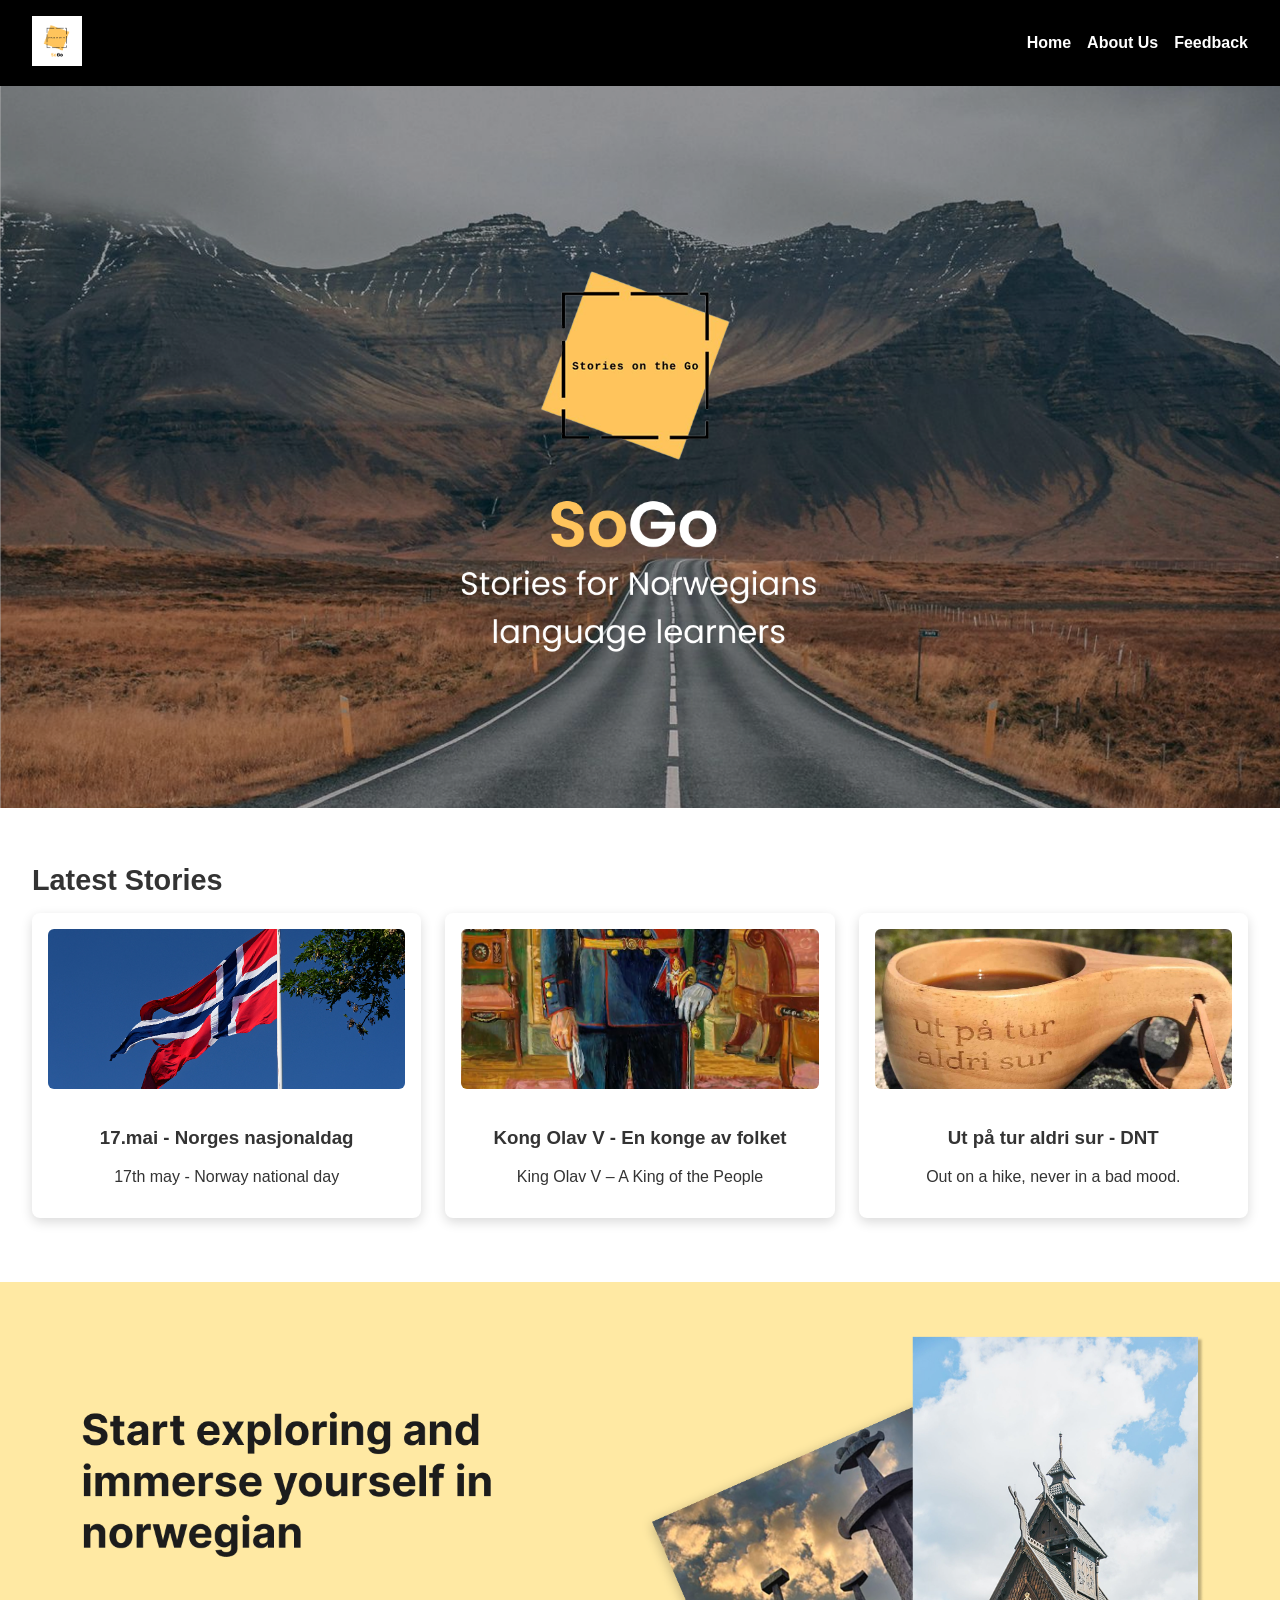
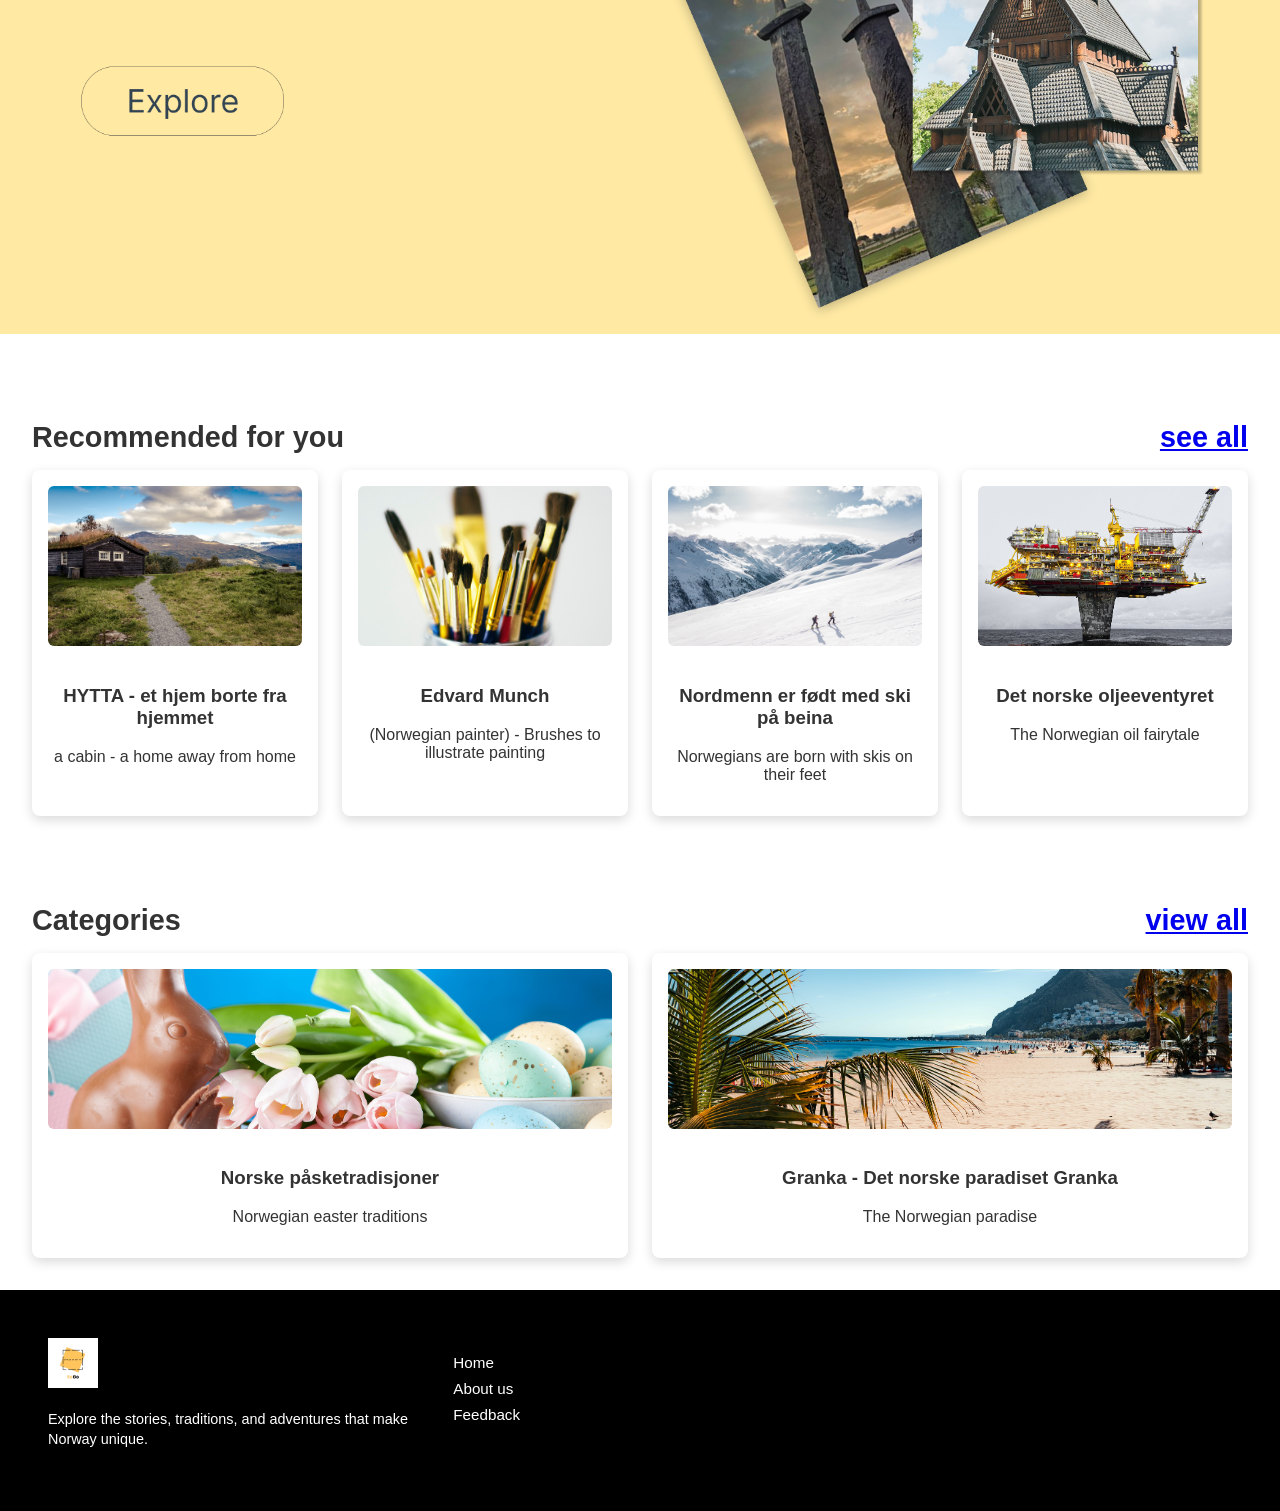
==== index.html @ 7c6d5b10 "tr" ====
<!DOCTYPE html>
<html lang="en">
<head>
  <meta charset="UTF-8">
  <meta name="viewport" content="width=device-width, initial-scale=1.0">
  <title>Norway Culture Site</title>
  <link rel="stylesheet" href="style.css">
  <link rel="stylesheet" href="style2.css"> <!-- hytta -->
  <link rel="stylesheet" href="nordmen.css">
  <link rel="stylesheet" href="style6.css">
  <link rel="stylesheet" href="style5.css">
  <link rel="stylesheet" href="style4.css">
  <link rel="stylesheet" href="style7.css">
  <link href="https://fonts.googleapis.com/css2?family=Playfair+Display:wght@500;700&family=Roboto&display=swap" rel="stylesheet">
</head>
<body>
  <header>
    
<nav class="navbar">
  <div class="logo"><img src="logo.png" alt="" height="50"></div>
  <div class="nav-toggle" id="navToggle">
    <span></span>
    <span></span>
    <span></span>
  </div>
  <ul class="nav-links" id="navLinks">
   
    <li><a href="index.html">Home</a></li>
    <!-- <li><a href="library.html">Library</a></li> -->
    <!-- <li><a href="#">How it Works</a></li> -->
    <li><a href="aboutus.html">About Us</a></li>
     <li><a href="form.html">Feedback</a></li>
    <!-- <li><a href="contactus.html">Contact Us</a></li> -->
  </ul>
</nav>

<!-- JavaScript to toggle menu -->
<script>
  const navToggle = document.getElementById('navToggle');
  const navLinks = document.getElementById('navLinks');

  navToggle.addEventListener('click', () => {
    navLinks.classList.toggle('active');
  });
</script>

    <div class="hero">
      <img src="g1.png" alt="Wedding Scene">
      <div class="hero-text">
        <!-- <h1>PARKER & JODY</h1> -->
        <!-- <p>are getting married</p> -->
      </div>
    </div>
  </header>

  <section class="section">
    <h2>Latest Stories</h2>
    <div class="cards">
      <div class="card" onclick="showDialog()"><img src="norway flag.png" alt="Norwegian Flag"><h3>17.mai - Norges nasjonaldag</h3><p>17th may - Norway national day</p></div>
      <div id="overlay" class="overlay"></div>


<div class="dialog" id="storyDialog">
  <audio id="storyAudio" src="17 mai n.mp3" preload="metadata"></audio>
<button class="dialog-close" onclick="closeDialog()">×</button>
  <p id="storyText">
    <span>17. mai er Norges nasjonaldag.</span>
    <span>Det var på denne dagen i 1814 at Norge fikk sin egen grunnlov.</span>
    <span>Grunnloven ble skrevet på Eidsvoll.</span>
    <span>På denne tiden var Norge i union med Danmark, men ønsket å bli et fritt land.</span>
    <span>Ledende menn fra ulike deler av Norge møttes og skrev grunnloven.</span>
    <span>Norge ble da et selvstendig land.</span>
    <span>Selvstendigheten varte ikke lenge og Norge gikk inn i en ny union med Sverige i august 1814.</span>
    <span>Grunnloven fra 1814 var fremdeles gyldig og hjalp Norge til selvstendighet i 1905.</span>
    <span>I begynnelsen ble 17.mai bare feiret i visse private kretser, før feiringen etter hvert ble utbredt.</span>
    <span>I dag feirer vi 17. mai med glede og stolthet landet rundt.</span>
    <span>Folk pynter husene sine med norske flagg og gatene er fulle av mennesker.</span>
    <span>Barnetoget er en viktig del av 17. mai‑feiringen.</span>
    <span>Barn fra skoler og barnehager går i tog gjennom byen.</span>
    <span>De synger sanger og roper hurra.</span>
    <span>Mange barn har på seg bunader.</span>
    <span>Bunader er tradisjonelle norske klær.</span>
    <span>Foreldre, besteforeldre og venner ser på barnetoget og vifter med flagg.</span>
    <span>Korps spiller musikk i toget.</span>
    <span>Trommer, fløyter og trompeter lager festlig stemning.</span>
    <span>Det er også russetog, hvor ungdommer som er ferdige med videregående skole, går i tog.</span>
    <span>De har på seg røde eller blå klær.</span>
    <span>Mat er en viktig del av feiringen.</span>
    <span>Vi spiser pølser, is og kaker.</span>
    <span>Mange har også frokoster og lunsjer med familie og venner.</span>
    <span>Bordene er pyntet med flagg og blomster.</span>
    <span>Det er en dag for å være sammen med dem man er glad i.</span>
    <span>17. mai er en dag full av glede.</span>
    <span>Overalt hører man folk rope: "Hipp hipp hurra, hurra, hurra!"</span>
    <span>Det er en dag for alle i Norge, både store og små.</span>
    <span>Vi feirer friheten vår og vår stolte historie.</span>
    <span>17. mai er virkelig en spesiell dag i Norge, en dag vi aldri glemmer.</span>
  </p>

  <div class="controls">
    <button class="play-btn"  onclick="playStory()">▶ Play</button>
    <button class="pause-btn" onclick="pauseStory()">⏸ Pause</button>
    <button class="vocab-btn" onclick="startVocabMode()">Flash‑Cards</button>
    <button class="word-btn"  id="wordModeBtn" onclick="toggleWordMode()">Word Translation Mode</button>
  </div>

  <div class="flashcard" id="flashcard">
    <div class="flashcard-content" id="flashcardContent" onclick="revealMeaning()">...</div>
    <div>
      <button class="arrow-btn" onclick="prevWord()">⬅</button>
      <button class="arrow-btn" onclick="nextWord()">➡</button>
      <button class="flash-exit-btn" onclick="closeFlashcard()">✖ Close</button>

    </div>
  </div>
</div>
<div class="toast" id="toast">oversettelse…</div>


      <div class="card" onclick="showDialog4()"><img src="king.jpg" alt="Volunteers"><h3>Kong Olav V - En konge av folket</h3><p>King Olav V – A King of the People</p></div>
     <div id="toast4" class="toast-4"></div>

      <div id="overlay4" class="overlay-4"></div>
<div class="dialog-4" id="storyDialog4">
  <audio id="storyAudio4" src="story4.wav" preload="metadata"></audio>
<button class="dialog-close-4"  onclick="closeDialog4()">×</button>
  <p id="storyText4">
<span>Kong Olav V ble født 2. juli 1903 i Storbritannia som prins Alexander Edward Christian Frederik.</span>
<span>Han flyttet til Norge med familien i 1905 da faren hans, Haakon VII, ble konge av Norge.</span>
<span>Alexander fikk navnet Olav V da han ble kronprins, og vokste opp i Norge.</span>

<span>Under andre verdenskrig måtte kongefamilien flykte fra Norge da Tyskland invaderte landet i 1940.</span>
<span>Kongefamilien og regjeringen var i eksil i Storbritannia.</span>
<span>Mens han var i England, fortsatte Olav V å kjempe for å frigjøre Norge sammen med sin far.</span>
<span>Han ble en viktig leder og inspirerte mange nordmenn under krigen.</span>

<span>Olav V ble konge i 1957 etter farens død.</span>
<span>Han var en populær konge som ble kjent som "Folkekongen".</span>
<span>Hans ydmykhet og nærhet til folket gjorde ham elsket av mange.</span>
<span>Han var enkel og folkelig, og deltok ofte i vanlige folks liv.</span>
<span>Han elsket ski og friluftsliv, akkurat som mange nordmenn.</span>

<span>Han er kanskje mest kjent for sin tur med trikken under oljekrisen i 1973.</span>
<span>Under krisen var det bilfrie dager for å kunne spare bensin, og kongen tok trikken i Oslo som alle andre.</span>
<span>Han kjøpte billett og satt sammen med vanlige folk.</span>
<span>Denne hendelsen gjorde ham enda mer populær og viste hans jordnære holdning.</span>

<span>Kong Olav V var en elsket konge som satte stor pris på det norske folket.</span>
<span>Han døde 17. januar 1991, men er fortsatt husket som “folkekongen”.</span>
<span>Hans liv og handlinger er en viktig del av norsk historie og kulturarv.</span>


  </p>

  <div class="controls-4">
    <button class="play-btn-4"  onclick="playStory4()">▶ Play</button>
    <button class="pause-btn-4" onclick="pauseStory4()">⏸ Pause</button>
    <button class="vocab-btn-4" onclick="startVocabMode4()">Flash‑Cards</button>
    <button class="word-btn-4"  id="wordModeBtn4" onclick="toggleWordMode4()">Word Translation Mode</button>
  </div>

  <div class="flashcard-4" id="flashcard4">
    <div class="flashcard-content-4" id="flashcardContent4" onclick="revealMeaning4()">...</div>
    <div>
      <button class="arrow-btn-4" onclick="prevWord4()">⬅</button>
      <button class="arrow-btn-4" onclick="nextWord4()">➡</button>
      <button class="flash-exit-btn-4" onclick="closeFlashcard4()">✖ Close</button>

    </div>
  </div>
</div>
       

      <div class="card" onclick="showDialog7()"><img src="hike.jpg" alt="House Purchase"><h3>Ut på tur aldri sur - DNT</h3><p>Out on a hike, never in a bad mood.</p></div>
    <div id="toast7" class="toast-7"></div>
<div id="overlay7" class="overlay-7"></div>

<div class="dialog-7" id="storyDialog7">
  <audio id="storyAudio7" src="story7.wav" preload="metadata"></audio>
<button class="dialog-close-7"  onclick="closeDialog7()">×</button>
  <p id="storyText7">
<span>Lina hadde nylig flyttet til Norge og ønsket å forstå hvorfor nordmenn elsker å gå på tur.</span>  
<span>En venn anbefalte henne å bli med i Den Norske Turistforening (DNT), og hun meldte seg straks inn.</span>  
<span>Nå var det søndag, og Lina skulle delta på sin første DNT-tur.</span>  

<span>På møteplassen ble Lina møtt av en stor gruppe medlemmer i alle aldre.</span>  
<span>Turlederne, Kari og Per, ønsket alle velkommen og delte ut kart over ruten.</span>  
<span>"I dag skal vi gå en lett tur til en av DNTs hytter," sa Kari.</span>  
<span>"Det blir en flott dag i naturen."</span>  

<span>Lina la merke til hvor organisert alt var.</span>  
<span>DNT-medlemmer får tilgang til et stort nettverk av merkede stier og over 500 hytter over hele Norge.</span>  
<span>I tillegg tilbyr DNT mange aktiviteter og turer for medlemmene, fra korte dagsturer til lengre ekspedisjoner.</span>  

<span>På turen begynte Lina å snakke med de andre deltakerne.</span>  
<span>De fortalte henne om de mange fordelene ved å være DNT-medlem.</span>  
<span>Ikke bare får man tilgang til fantastiske turmuligheter, men også til fellesskap og vennskap.</span>  
<span>DNT organiserer mange sosiale aktiviteter, som turer med guide, kurs og familiearrangementer.</span>  

<span>Da gruppen kom frem til hytta, ble Lina imponert over hvor koselig den var.</span>  
<span>Kari og Per begynte å forberede lunsj, og de andre hjalp til.</span>  
<span>Alle var glade og takknemlige for å dele denne opplevelsen.</span>  
<span>Kari fortalte Lina at DNT har over 300 000 medlemmer og er en av Norges største og eldste friluftsorganisasjoner.</span>  

<span>Lina følte seg inkludert og velkommen.</span>  
<span>Hun innså at DNT ikke bare handlet om å gå på tur, men også om å skape minner og fellesskap.</span>  
<span>Å være medlem av DNT ga henne muligheten til å oppleve Norges vakre natur på en trygg og hyggelig måte, samtidig som hun fikk nye venner.</span>  

<span>Da turen var over, takket Lina Kari og Per.</span>  
<span>"Tusen takk for en fantastisk dag," sa hun.</span>  
<span>"Jeg ser virkelig frem til neste tur med DNT."</span>  



  </p>

  <div class="controls-7">
    <button class="play-btn-7"  onclick="playStory7()">▶ Play</button>
    <button class="pause-btn-7" onclick="pauseStory7()">⏸ Pause</button>
    <button class="vocab-btn-7" onclick="startVocabMode7()">Flash‑Cards</button>
    <button class="word-btn-7"  id="wordModeBtn7" onclick="toggleWordMode7()">Word Translation Mode</button>
  </div>

  <div class="flashcard-7" id="flashcard7">
    <div class="flashcard-content-7" id="flashcardContent7" onclick="revealMeaning7()">...</div>
    <div>
      <button class="arrow-btn-7" onclick="prevWord7()">⬅</button>
      <button class="arrow-btn-7" onclick="nextWord7()">➡</button>
      <button class="flash-exit-btn-7" onclick="closeFlashcard7()">✖ Close</button>

    </div>
  </div>
</div> 

  </section>

  <section class="nature">
    <img src="second.png" alt="Waterfall">
    <div class="nature-text">
      <!-- <h2>Heed the call of nature and <em>leave it all behind.</em></h2>
      <button>BOOK NOW →</button> -->
    </div>
  </section>

  <section class="section">
    <h2>Recommended for you <a href="#" class="view-all">see all</a></h2>
    <div class="cards">
      
      <div class="card" onclick="showDialog2()"><img src="house.png" alt="Cabin"><h3>HYTTA - et hjem borte fra hjemmet</h3><p>a cabin - a home away from home</p></div>
      <div id="toast2" class="toast-2"></div>
      <div id="overlay2" class="overlay-2"></div>
      <div class="dialog-2" id="storyDialog2">
  <audio id="storyAudio2" src="video2.mp3" preload="metadata"></audio>
<button class="dialog-close-2"  onclick="closeDialog2()">×</button>
  <p id="storyText2">
<span>Hytte er en viktig del av kulturen og livet i Norge.</span>
<span>Ei hytta er et lite ferie hus i naturen og mange nordmenn eier, leier eller disponerer ei hytta.</span>
<span>Hytter kan være på fjellet, ved sjøen, i skogen eller på øyer.</span>
<span>Hytter kan være gamle eller nye, store eller små, enkle eller luksuriøse.</span>
<span>For mange er ofte status å ha ei primitiv hytta .</span>
<span>Uten strøm og vann, kommer du nærmere naturen og “det enkle livet”- noe som nordmenn ofte ser på som positivt.</span>
<span>Ordet “hytte” kommer fra det gamle norrøne ordet “hýtti”, som betyr “lite hus”.</span>
<span>Det første beviset på at nordmenn hadde hytter er fra 1100-tallet.</span>
<span>Da var hyttene brukt av bønder, jegere og fiskere.</span>
<span>Senere ble hyttene brukt av kunstnere, forfattere og kongelige.</span>
<span>I dag har nesten 400 000 nordmenn en hytte.</span>
<span>Nordmenn liker å dra på hyttetur for å slappe av, kose seg og være ute.</span>
<span>De drar ofte på hyttetur på fredager, og blir der til søndag.</span>
<span>Mange nordmenn kaller det for “fredagsturen”.</span>
<span>På kontoret er det derfor færre som kommer på jobb på fredager,</span>
<span>og mange drar hjem tidligere, slik at de slipper å stå i kø på vei til hytta.</span>
<span>Mange nordmenn drar også på hyttetur i høytider som påske, jul og 17. mai. </span>
<span>De drar på hyttetur både sommer og vinter.</span>
<span>Når nordmenn er på hyttetur, driver de ofte med forskjellige aktiviteter.</span>
<span>De går på tur i naturen, fisker, bader, sykler, spiller spill, leser bøker og lager mat.</span>
<span>Ei hytte krever også mye vedlikehold, så mye tid går med til å male, hugge ved og reparere det som må repareres.</span>
<span>På hytta spiser nordmenn ofte enkel, men god mat slik som pølser, gryteretter, fisk og suppe.</span>


<span>Hyttekulturen i Norge er sentral fordi den viser hvordan nordmenn elsker naturen og familien sin.</span>
<span>Hytta er et sted der nordmenn kan være seg selv, og ha det gøy sammen. </span>
<span>Hytta er et symbol på det norske folket og deres verdier. </span>
<span>I Norge er det mange fjell og vakker natur, så hyttene gir en mulig mulighet til å nyte dette.</span>

  </p>

  <div class="controls-2">
    <button class="play-btn-2"  onclick="playStory2()">▶ Play</button>
    <button class="pause-btn-2" onclick="pauseStory2()">⏸ Pause</button>
    <button class="vocab-btn-2" onclick="startVocabMode2()">Flash‑Cards</button>
    <button class="word-btn-2"  id="wordModeBtn2" onclick="toggleWordMode2()">Word Translation Mode</button>
  </div>

  <div class="flashcard-2" id="flashcard2">
    <div class="flashcard-content-2" id="flashcardContent2" onclick="revealMeaning2()">...</div>
    <div>
      <button class="arrow-btn-2" onclick="prevWord2()">⬅</button>
      <button class="arrow-btn-2" onclick="nextWord2()">➡</button>
      <button class="flash-exit-btn-2" onclick="closeFlashcard2()">✖ Close</button>

    </div>
  </div>
</div> 


      <div class="card" onclick="showDialog6()"><img src="paint.png" alt="Brushes"><h3>Edvard Munch</h3><p>(Norwegian painter) - Brushes to illustrate painting</p></div>
     <div id="toast6" class="toast-6"></div>

      <div id="overlay6" class="overlay-6"></div>
<div class="dialog-6" id="storyDialog6">
  <audio id="storyAudio6" src="story3.wav" preload="metadata"></audio>
<button class="dialog-close-6"  onclick="closeDialog6()">×</button>
  <p id="storyText6">
<span>Edvard Munch ble født 12. desember 1863 i Løten, Norge.</span>
<span>Han vokste opp i en stor familie med fire søsken (Johanne, Peter, Laura og Inger Marie), men livet hans var preget av tragedier.</span>
<span>Moren hans døde av tuberkulose da han var fem år gammel, og senere døde også hans eldste søster (Johanne) av samme sykdom.</span>
<span>Selv var Munch ofte syk under oppveksten, og var plaget av kronisk astmatisk bronkitt.</span>
<span>Dette gjorde at han var mye hjemme, og gikk glipp av skolen.</span>
<span>Disse triste erfaringene og opplevelsene påvirket Munchs kunst.</span>

<span>Munch begynte å male i ung alder og studerte ved Statens kunstakademi i Kristiania (nå Oslo).</span>
<span>Han ble en viktig del av kunstnermiljøet der og eksperimenterte med ulike stiler og teknikker.</span>
<span>Hans kunst var kjent for å uttrykke sterke følelser som angst, kjærlighet og død.</span>
<span>Munch sa selv at han ønsket å male sjelebilder, bilder som uttrykte menneskets indre liv.</span>
<span>Dette ser man tydelig i hans verk, og kunsten hans kan sies å være virkelighetsnær.</span>

<span>Et av Munchs mest berømte malerier er "Skrik".</span>
<span>Det ble laget i 1893 og viser en person som skriker med hendene mot ansiktet, omgitt av en dramatisk rød og oransje himmel.</span>
<span>Munch beskrev selv hvordan han følte en plutselig angst mens han gikk tur med venner og så en rød solnedgang som føltes som "et uendelig skrik gjennom naturen".</span>
<span>Maleriet har blitt et symbol på menneskelig angst og eksistensiell uro.</span>
<span>"Skrik" er et av verdens mest kjente malerier, og finnes i flere versjoner, både i maling, pastell og litografi.</span>

<span>Munchs unike stil og evne til å formidle dype følelser har gjort ham til en av de mest anerkjente kunstnerne i verden.</span>
<span>Hans kunstverk finnes i museer over hele verden, spesielt på Munch-museet i Oslo.</span>

<span>Edvard Munch døde 23. januar 1944, men hans kunst lever videre.</span>
<span>Han har hatt stor innflytelse på moderne kunst og er en viktig del av norsk kulturarv.</span>


  </p>

  <div class="controls-6">
    <button class="play-btn-6"  onclick="playStory6()">▶ Play</button>
    <button class="pause-btn-6" onclick="pauseStory6()">⏸ Pause</button>
    <button class="vocab-btn-6" onclick="startVocabMode6()">Flash‑Cards</button>
    <button class="word-btn-6"  id="wordModeBtn6" onclick="toggleWordMode6()">Word Translation Mode</button>
  </div>

  <div class="flashcard-6" id="flashcard6">
    <div class="flashcard-content-6" id="flashcardContent6" onclick="revealMeaning6()">...</div>
    <div>
      <button class="arrow-btn-6" onclick="prevWord6()">⬅</button>
      <button class="arrow-btn-6" onclick="nextWord6()">➡</button>
      <button class="flash-exit-btn-6" onclick="closeFlashcard6()">✖ Close</button>

    </div>
  </div>
</div> 
    <!--Nordmenn er født med ski på beina -->


      <div class="card" onclick="showDialog3()"><img src="mountain.png" alt="Skiers"><h3>Nordmenn er født med ski på beina</h3><p>Norwegians are born with skis on their feet</p></div>
            <div id="overlay3" class="overlay-3"></div>
             <div id="toast3" class="toast-3"></div>
<div class="dialog-3" id="storyDialog3">
  <audio id="storyAudio3" src="story3.wav" preload="metadata"></audio>
<button class="dialog-close-3"  onclick="closeDialog3()">×</button>
  <p id="storyText3">

  <span >Norge er kjent for sin sterke skitradisjon, og man hører ofte uttrykket “Nordmenn er født med ski på beina”.</span>
    <span >Historisk sett har ski vært et viktig fremkomstmiddel i Norge.</span>
    <span >Helleristningen “Bølamannen” i Trondheimsfjorden er ca 6000 år gammel og viser en mann på ski.</span>
    <span >For å komme seg frem i den tøffe norske villmarka med skog og innsjøer, ble skiene brukt som praktiske hjelpemidler for jakt, transport og overlevelse.</span>
    <span >De første skiene var laget av tre, og hadde en enkel form - lange, smale planker med opphøyde tupper.</span>
    <span >Skigåing har dermed vært en del av den norske kulturarven lenge før moderne skianlegg og preppede løyper.</span>

    <span >På 1800-tallet begynte ski å bli brukt som en sport i Norge.</span>
    <span >Siden den gang har skisporten utviklet seg mye, og Norge har definitivt blitt en av verdens ledende nasjoner i skisporet.</span>
    <span >Norge har vunnet mange medaljer i internasjonale konkurranser som VM og OL.</span>
    <span >Det har også gjort at skisporten har blitt så populær.</span>

    <span >Det er ikke bare på grunn av gullmedaljene at skisport har blitt populært.</span>
    <span >Det skyldes også at Norge har et variert og vakkert vinterlandskap.</span>
    <span >I dag er det typisk å se nordmenn i fjellene.</span>
    <span >Mange tilbringer helger og ferier på fjellet for å gå på ski.</span>
    <span >I tillegg kan det sies at nordmenn har en sterk tradisjon for å bruke naturen til rekreasjon, og ski er dermed en perfekt måte å gjøre dette på vinterstid.</span>

    <span >Skisporten er for alle, både barn og voksne, mosjonister og vanlige turgåere.</span>
    <span >Det er vanlig å gå på ski sammen med familien, og deretter nyte en pause med en kopp varm kakao.</span>
    <span >Barn lærer også i tidlig alder å stå på ski gjennom skidager på skolen.</span>
    <span >Bare husk å ikke gå på beina i skisporet, da kan skigåere bli sinte.</span>

    <span >Men, er nordmenn virkelig født med ski på beina?</span>
    <span >Selv om dette er en morsom klisjé, så er nordmenn ikke bokstavelig talt født med ski på beina.</span>
    <span >Noen elsker det, mens andre helst ønsker å være på en strand i syden når vinteren kommer.</span>
    <span >Det som er helt sikkert er at ski er en viktig del av norsk identitet og kultur, og at som skinasjon har Norge en dyp kjærlighet til snø, natur og fellesskap.</span>
    <span >Skigleden varer hele livet.</span>

  </p>

  <div class="controls-3">
    <button class="play-btn-3"  onclick="playStory3()">▶ Play</button>
    <button class="pause-btn-3" onclick="pauseStory3()">⏸ Pause</button>
    <button class="vocab-btn-3" onclick="startVocabMode3()">Flash‑Cards</button>
    <button class="word-btn-3"  id="wordModeBtn3" onclick="toggleWordMode3()">Word Translation Mode</button>
  </div>

  <div class="flashcard-3" id="flashcard3">
    <div class="flashcard-content-3" id="flashcardContent3" onclick="revealMeaning3()">...</div>
    <div>
      <button class="arrow-btn-3" onclick="prevWord3()">⬅</button>
      <button class="arrow-btn-3" onclick="nextWord3()">➡</button>
      <button class="flash-exit-btn-3" onclick="closeFlashcard3()">✖ Close</button>

    </div>
  </div>
</div> 
    
       <div class="card" onclick="showDialog5()"><img src="industry.png" alt="Oil Rig"><h3>Det norske oljeeventyret</h3><p>The Norwegian oil fairytale</p></div>
     <div id="toast5" class="toast-5"></div>
      
        <div id="overlay5" class="overlay-5"></div>
<div class="dialog-5" id="storyDialog5">
  <audio id="storyAudio5" src="oljeeventyret.wav" preload="metadata"></audio>
<button class="dialog-close-5"  onclick="closeDialog5()">×</button>
  <p id="storyText5">

<span>Oljen som forandret Norge:</span>

<span>Pavlo bor i Stavanger.</span>
<span>Han kom til Norge for ett år siden og jobber nå på et verft.</span>
<span>Der bygger de deler til oljeplattformer.</span>
<span>Han liker jobben sin, men han lurer på noe.</span>

<span>En dag i lunsjen spør han kollegaen sin, Lars:</span>
<span>«Hvorfor er olje så viktig i Norge?»</span>

<span>Lars smiler.</span>
<span>«Det er en lang historie,» sier han.</span>
<span>«Det startet på lille julaften i 1969.»</span>

<span>Lille julaften 1969</span>
<span>Det er 23. desember 1969.</span>
<span>Folk i Norge gjør seg klare til jul.</span>
<span>De pynter juletreet og lager mat, men i Stavanger skjer det noe stort.</span>
<span>Et amerikansk selskap, Phillips Petroleum, har lett etter olje i Nordsjøen.</span>
<span>Og nå fant de den!</span>

<span>Det nye oljefeltet heter Ekofisk.</span>
<span>Det er et av de største i verden.</span>
<span>Nå forstår Norge at landet har mye olje.</span>
<span>Dette forandrer alt.</span>

<span>Fra fisk til olje</span>
<span>Før Norge fant olje, var det et fattig land.</span>
<span>Mange jobbet med fiske og skipsfart.</span>
<span>Noen flyttet til USA for å finne arbeid.</span>

<span>Men etter 1969 begynte oljearbeidet.</span>
<span>Staten lagde et norsk oljeselskap – Statoil.</span>
<span>Mange nye jobber ble skapt.</span>
<span>Spesielt i Stavanger.</span>
<span>Byen blir kalt "oljebyen".</span>

<span>«Så oljen gjorde Norge rikt?» spør Pavlo.</span>
<span>«Ja,» sier Lars.</span>
<span>«Men Norge ville bruke pengene på en smart måte.»</span>

<span>Oljefondet – penger for framtiden</span>
<span>I 1990 lagde staten Oljefondet.</span>
<span>Norge sparer oljepenger for framtiden.</span>
<span>I dag er fondet et av de største i verden!</span>
<span>Pengene brukes på skoler, sykehus og pensjoner.</span>

<span>Men oljen varer ikke evig.</span>
<span>En dag vil den ta slutt.</span>

<span>Hva skjer i framtiden?</span>
<span>Pavlo ser ut av vinduet.</span>
<span>Ute ligger havet, der oljen kommer fra.</span>
<span>«Hva skjer når Norge ikke har mer olje?» spør han.</span>

<span>Lars tenker litt.</span>
<span>«Vi må finne andre løsninger,» sier han.</span>
<span>«Vindkraft, solenergi … Kanskje du og jeg skal jobbe med det i framtiden?»</span>

<span>Pavlo smiler.</span>
<span>«Kanskje det!»</span>


  </p>

  <div class="controls-5">
    <button class="play-btn-5"  onclick="playStory5()">▶ Play</button>
    <button class="pause-btn-5" onclick="pauseStory5()">⏸ Pause</button>
    <button class="vocab-btn-5" onclick="startVocabMode5()">Flash‑Cards</button>
    <button class="word-btn-5"  id="wordModeBtn5" onclick="toggleWordMode5()">Word Translation Mode</button>
  </div>

  <div class="flashcard-5" id="flashcard5">
    <div class="flashcard-content-5" id="flashcardContent5" onclick="revealMeaning5()">...</div>
    <div>
      <button class="arrow-btn-5" onclick="prevWord5()">⬅</button>
      <button class="arrow-btn-5" onclick="nextWord5()">➡</button>
      <button class="flash-exit-btn-5" onclick="closeFlashcard5()">✖ Close</button>

    </div>
  </div>
</div> 
  </section>

  <section class="section">
    <h2>Categories <a href="#" class="view-all">view all</a></h2>
    <div class="cards">
   

      
      <div class="card"><img src="easter.png" alt="Easter"><h3>Norske påsketradisjoner</h3><p>Norwegian easter traditions</p></div>
      <div class="card"><img src="beach.png" alt="Granka Beach"><h3>Granka - Det norske paradiset Granka</h3><p>The Norwegian paradise</p></div>
    </div>
  </section>

  <footer>
    <div class="footer-column">
      <div class="footer-logo"><img src="logo.png" alt="" height="50"></div>
      <p class="footer-text">Explore the stories, traditions, and adventures that make Norway unique.</p>
    </div>
    <div class="footer-column footer-links">
      <ul>
        <li><a href="index.html">Home</a></li>
        <!-- <li><a href="">Library</a></li> -->
        <!-- <li><a href="">How it works</a></li> -->
        <li><a href="aboutus.html">About us</a></li>
            <li><a href="form.html">Feedback</a></li>
        <!-- <li><a href="contactus.html">Contact us</a></li> -->
      </ul>
    </div>
    <div class="footer-column"></div>
  </footer>
</body>
</html>

<script src="script.js"></script>
<script src="story3.js"></script>
<script src="script2.js"></script>
<script src="script4.js"></script>
<script src="script6.js"></script>
<script src="script5.js"></script>
<script src="script7.js"></script>
</body>
</html>
---- style.css ----
/* style.css */
body {
  margin: 0;
  font-family: Arial, Helvetica, sans-serif;
  color: #333;
}
.navbar {
  display: flex;
  justify-content: space-between;
  align-items: center;
  background: #000;
  color: #fff;
  padding: 1rem 2rem;
  position: sticky;
  top: 0;
  z-index: 999;
}
.nav-links {
  list-style: none;
  display: flex;
  gap: 1rem;
}
.nav-links a {
  text-decoration: none;
  color: #fff;
  font-weight: bold;
}
.nav-toggle {
  display: none;
  flex-direction: column;
  cursor: pointer;
}
.nav-toggle span {
  background: #fff;
  height: 3px;
  width: 25px;
  margin: 4px 0;
  transition: 0.3s;
}

@media (max-width: 900px) {
  .nav-links {
    display: none;
    flex-direction: column;
    width: 100%;
    background: #000;
    position: absolute;
    top: 60px;
    left: 0;
    padding: 1rem 0;
  }
  .nav-links.active {
    display: flex;
  }
  .nav-toggle {
    display: flex;
  }
  .dialog, [class^="dialog-"] {
    width: 90vw; /* Almost full-width on smaller screens */
    max-width: none;
    padding: 1.5rem; /* Slightly less padding to fit mobile */
  }
  #storyText, [id^="storyText"] {
    font-size: 1rem; /* Standard on small screens */
  }
}
@media (min-width: 901px) and (max-width: 1199px) {
  .dialog, [class^="dialog-"] {
    max-width: 900px; /* Balanced width for mid-sized windows */
    width: 85%;
  }
}
.hero {
  position: relative;
  text-align: center;
  color: white;
}
.hero img {
  width: 100%;
  height: auto;
  display: block;
}
.hero-text {
  position: absolute;
  top: 30%;
  left: 50%;
  transform: translate(-50%, -30%);
  font-family: 'Playfair Display', serif;
}
.hero-text h1 {
  font-size: 3rem;
  margin: 0;
}
.hero-text p {
  font-size: 1.5rem;
  font-style: italic;
}
.section {
  padding: 2rem;
}
.section h2 {
  font-size: 1.8rem;
  margin-bottom: 1rem;
  display: flex;
  justify-content: space-between;
  align-items: center;
}
.cards {
  display: grid;
  grid-template-columns: repeat(auto-fit, minmax(250px, 1fr));
  gap: 1.5rem;
}
.card {
  background: #fff;
  border-radius: 8px;
  box-shadow: 0 4px 12px rgba(0, 0, 0, 0.15);
  overflow: hidden;
  padding: 1rem;
  text-align: center;
  transition: box-shadow 0.3s ease-in-out;
}
.card:hover {
  box-shadow: 0 6px 18px rgba(0, 0, 0, 0.2);
}
.card img {
  width: 100%;
  height: 160px;
  object-fit: cover;
  border-radius: 6px;
  margin-bottom: 1rem;
}
.nature {
  position: relative;
  margin: 2rem 0;
  text-align: left;
  color: white;
}
.nature img {
  width: 100%;
  height: auto;
  display: block;
}
.nature-text {
  position: absolute;
  top: 20%;
  left: 10%;
  max-width: 60%;
}
.nature-text h2 {
  font-size: 2rem;
  line-height: 1.4;
  font-family: 'Playfair Display', serif;
}
.nature-text em {
  font-style: italic;
  font-weight: bold;
}
.nature-text button {
  background: #0dc79c;
  color: #fff;
  padding: 0.6rem 1.5rem;
  border: none;
  border-radius: 4px;
  font-size: 0.9rem;
  cursor: pointer;
  margin-top: 1rem;
}
footer {
  background: #000;
  color: #fff;
  padding: 2rem;
  display: flex;
  justify-content: space-between;
  flex-wrap: wrap;
}
.footer-column {
  flex: 1;
  min-width: 200px;
  margin: 1rem;
}
.footer-logo {
  font-size: 1.5rem;
  font-weight: bold;
  margin-bottom: 0.5rem;
}
.footer-text {
  font-size: 0.9rem;
  line-height: 1.4;
}
.footer-links ul {
  list-style: none;
  padding: 0;
}
.footer-links li {
  margin: 0.5rem 0;
}
.footer-links a {
  color: #fff;
  text-decoration: none;
  font-size: 0.95rem;
}
.footer-links a:hover {
  text-decoration: underline;
}
.tooltip {
  display: none;
  position: absolute;
  background: #333;
  color: #fff;
  padding: 6px 10px;
  border-radius: 6px;
  font-size: 14px;
  z-index: 1000;
}
/* '////////////////////// */
.dialog, [class^="dialog-"] {
  display: none;
  position: fixed;
  top: 50%;
  left: 50%;
  transform: translate(-50%, -50%);
  background: #fff;
  padding: 2rem 3rem; /* Increased side padding for more space */
  box-shadow: 0 0 10px rgba(0, 0, 0, .25);
  border-radius: 12px;
  z-index: 1000;
  max-width: 1200px; /* Much wider base; scales with window */
  width: 90%; /* Fluid to window size */
  max-height: 80vh;
  overflow-y: auto;
}
#storyText, [id^="storyText"] {
  font-size: 1.1rem; /* Larger font to avoid compression */
  line-height: 1.6; /* Better spacing for readability */
  max-width: 100%; /* Uses full dialog width */
  margin: 0 auto; /* Centers if needed */
}
@media (min-width: 1200px) {
  .dialog, [class^="dialog-"] {
    max-width: 1400px; /* Even wider on big desktops */
    padding: 2rem 4rem; /* More padding for luxury feel */
  }
  #storyText, [id^="storyText"] {
    font-size: 1.2rem; /* Slightly bigger on large screens */
  }
}
.controls button,.vocab-btn,.word-btn{margin:.5rem;padding:.5rem 1rem;border:none;border-radius:6px;font-weight:bold;cursor:pointer}
.play-btn{background:#28a745;color:#fff}
.pause-btn{background:#dc3545;color:#fff}
.vocab-btn{background:#ffc107;color:#000}
.word-btn{background:#17a2b8;color:#fff}
.overlay{display:none;position:fixed;inset:0;background:rgba(0,0,0,.6);z-index:999}
.highlight{background:yellow;transition:background .2s}
.toast{position:fixed;bottom:1rem;left:50%;transform:translateX(-50%);background:rgba(0,0,0,.85);color:#fff;padding:1rem 1.2rem;border-radius:8px;display:none;z-index:1100}
.flashcard{display:none;flex-direction:column;align-items:center;margin-top:1rem}
.flashcard-content{background:#fff3cd;padding:1rem 2rem;margin:1rem;border-radius:10px;cursor:pointer;min-width:200px;text-align:center}
.arrow-btn{font-size:1.2rem;background:#007bff;color:#fff;border:none;border-radius:8px;padding:.4rem .8rem;margin:0 .5rem;cursor:pointer}
.dialog-close{
  position:absolute;
  top:8px;
  right:12px;
  background:transparent;
  border:none;
  font-size:1.8rem;
  line-height:1;
  cursor:pointer;
  color:#888;
}
.dialog-close:hover{color:#000}
.flash-exit-btn{
  margin-top:.8rem;
  background:#6c757d;
  color:#fff;
  border:none;
  padding:.4rem .9rem;
  border-radius:6px;
  cursor:pointer;

}
.flash-exit-btn:hover{background:#5a6268}
.form-container {
  position: relative;
  width: 100%;
  padding-top: 130%; /* controls aspect ratio (like 4:3 or 16:9) */
  overflow: hidden;
}
.form-container iframe {
  position: absolute;
  top: 0;
  left: 0;
  width: 100%;
  height: 100%;
  border: none;
}
---- style2.css ----
/* style2.css */
body {
  margin: 0;
  font-family: Arial, Helvetica, sans-serif;
  color: #333;
}
.navbar {
  display: flex;
  justify-content: space-between;
  align-items: center;
  background: #000;
  color: #fff;
  padding: 1rem 2rem;
  position: sticky;
  top: 0;
  z-index: 999;
}
.nav-links {
  list-style: none;
  display: flex;
  gap: 1rem;
}
.nav-links a {
  text-decoration: none;
  color: #fff;
  font-weight: bold;
}
.nav-toggle {
  display: none;
  flex-direction: column;
  cursor: pointer;
}
.nav-toggle span {
  background: #fff;
  height: 3px;
  width: 25px;
  margin: 4px 0;
  transition: 0.3s;
}

@media (max-width: 900px) {
  .nav-links {
    display: none;
    flex-direction: column;
    width: 100%;
    background: #000;
    position: absolute;
    top: 60px;
    left: 0;
    padding: 1rem 0;
  }
  .nav-links.active {
    display: flex;
  }
  .nav-toggle {
    display: flex;
  }
  .dialog-2, [class^="dialog-2"] {
    width: 90vw; /* Almost full-width on smaller screens */
    max-width: none;
    padding: 1.5rem; /* Slightly less padding to fit mobile */
  }
  #storyText2, [id^="storyText2"] {
    font-size: 1rem; /* Standard on small screens */
  }
}
@media (min-width: 901px) and (max-width: 1199px) {
  .dialog-2, [class^="dialog-2"] {
    max-width: 900px; /* Balanced width for mid-sized windows */
    width: 85%;
  }
}

/* ////////////////////// STORY 2 /////////////////////// */
.dialog-2, [class^="dialog-2"]{
  display: none;
  position: fixed;
  top: 50%;
  left: 50%;
  transform: translate(-50%, -50%);
  background: #fff;
  padding: 2rem 3rem; /* Increased side padding for more space */
  box-shadow: 0 0 10px rgba(0, 0, 0, .25);
  border-radius: 12px;
  z-index: 1000;
  max-width: 1200px; /* Much wider base; scales with window */
  width: 90%; /* Fluid to window size */
  max-height: 80vh;
  overflow-y: auto;
    }


#storyText2, [id^="storyText2"] {
    font-size: 1.1rem; /* Larger font to avoid compression */
    line-height: 1.6; /* Better spacing for readability */
    max-width: 100%; /* Uses full dialog width */
    margin: 0 auto; /* Centers if needed */
  }

  @media (min-width: 1200px) {
    .dialog-2, [class^="dialog-2"] {
      max-width: 1400px; /* Even wider on big desktops */
      padding: 2rem 4rem; /* More padding for luxury feel */
    }
    #storyText2, [id^="storyText2"] {
      font-size: 1.2rem; /* Slightly bigger on large screens */
    }
  }



  
  .controls-2 button,
  .vocab-btn-2,
  .word-btn-2 {
  margin: .5rem;
  padding: .5rem 1rem;
  border: none;
  border-radius: 6px;
  font-weight: bold;
  cursor: pointer;
    }
  .play-btn-2 {
  background: #28a745;
  color: #fff;
    }
  .pause-btn-2 {
  background: #dc3545;
  color: #fff;
    }
  .vocab-btn-2 {
  background: #ffc107;
  color: #000;
    }
  .word-btn-2 {
  background: #17a2b8;
  color: #fff;
    }
  .overlay-2 {
  display: none;
  position: fixed;
  inset: 0;
  background: rgba(0, 0, 0, .6);
  z-index: 999;
    }
  .highlight-2{background:yellow;transition:background .2s}
  .toast-2{position:fixed;bottom:1rem;left:50%;transform:translateX(-50%);background:rgba(0,0,0,.85);color:#fff;padding:1rem 1.2rem;border-radius:8px;display:none;z-index:1100}

  .flashcard-2 {
  display: none;
  flex-direction: column;
  align-items: center;
  margin-top: 1rem;
    }

  .flashcard-content-2 {
  background: #fff3cd;
  padding: 1rem 2rem;
  margin: 1rem;
  border-radius: 10px;
  cursor: pointer;
  min-width: 200px;
  text-align: center;
    }
  .arrow-btn-2 {
  font-size: 1.2rem;
  background: #007bff;
  color: #fff;
  border: none;
  border-radius: 8px;
  padding: .4rem .8rem;
  margin: 0 .5rem;
  cursor: pointer;
    }


  .dialog-close-2 {
  position: absolute;
  top: 8px;
  right: 12px;
  background: transparent;
  border: none;
  font-size: 1.8rem;
  line-height: 1;
  cursor: pointer;
  color: #888;
    }
  .dialog-close-2:hover {
  color: #000;
    }


  .flash-exit-btn-2 {
  margin-top: .8rem;
  background: #6c757d;
  color: #fff;
  border: none;
  padding: .4rem .9rem;
  border-radius: 6px;
  cursor: pointer;
  }

  .flash-exit-btn-2:hover {
  background: #5a6268;
    }
  
  .form-container-2 {
      position: relative;
      width: 100%;
      padding-top: 130%; /* controls aspect ratio (like 4:3 or 16:9) */
      overflow: hidden;
    }
  .form-container-2 iframe {
      position: absolute;
      top: 0;
      left: 0;
      width: 100%;
      height: 100%;
      border: none;
    }
---- nordmen.css ----
/* style7.css */
body {
  margin: 0;
  font-family: Arial, Helvetica, sans-serif;
  color: #333;
}
.navbar {
  display: flex;
  justify-content: space-between;
  align-items: center;
  background: #000;
  color: #fff;
  padding: 1rem 2rem;
  position: sticky;
  top: 0;
  z-index: 999;
}


.nav-links {
  list-style: none;
  display: flex;
  gap: 1rem;
}
.nav-links a {
  text-decoration: none;
  color: #fff;
  font-weight: bold;
}
.nav-toggle {
  display: none;
  flex-direction: column;
  cursor: pointer;
}
.nav-toggle span {
  background: #fff;
  height: 3px;
  width: 25px;
  margin: 4px 0;
  transition: 0.3s;
}

@media (max-width: 900px) {
  .nav-links {
    display: none;
    flex-direction: column;
    width: 100%;
    background: #000;
    position: absolute;
    top: 60px;
    left: 0;
    padding: 1rem 0;
  }
  .nav-links.active {
    display: flex;
  }
  .nav-toggle {
    display: flex;
  }
  .dialog-3, [class^="dialog-3"] {
    width: 90vw; /* Almost full-width on smaller screens */
    max-width: none;
    padding: 1.5rem; /* Slightly less padding to fit mobile */
  }
  #storyText3, [id^="storyText3"] {
    font-size: 1rem; /* Standard on small screens */
  }
}
@media (min-width: 901px) and (max-width: 1199px) {
  .dialog-3, [class^="dialog-3"] {
    max-width: 900px; /* Balanced width for mid-sized windows */
    width: 85%;
  }
}



/* ////////////////////// STORY 2 /////////////////////// */
.dialog-3{
  display:none;
  position:fixed;
  top:50%;
  left:50%;
  transform:translate(-50%,-50%);
  background:#fff;
  padding: 2rem 3rem; /* Increased side padding for more space */
  box-shadow:0 0 10px rgba(0,0,0,.25);
  border-radius:12px;
  z-index:1000;
  max-width:1200px;
  width: 90%; /* Fluid to window size */
  max-height:80vh;
  overflow-y:auto;
}

.controls-3 button,
.vocab-btn-3,
.word-btn-3 {
  margin: .5rem;
  padding: .5rem 1rem;
  border: none;
  border-radius: 6px;
  font-weight: bold;
  cursor: pointer;
}

.play-btn-3 {
  background: #28a745;
  color: #fff;
}

.pause-btn-3 {
  background: #dc3545;
  color: #fff;
}

.vocab-btn-3 {
  background: #ffc107;
  color: #000;
}

.word-btn-3 {
  background: #17a2b8;
  color: #fff;
}

.overlay-3 {
  display: none;
  position: fixed;
  inset: 0;
  background: rgba(0, 0, 0, .6);
  z-index: 999;
}

.highlight{background:yellow;transition:background .2s}
.toast-3{position:fixed;bottom:1rem;left:50%;transform:translateX(-50%);background:rgba(0,0,0,.85);color:#fff;padding:1rem 1.2rem;border-radius:8px;display:none;z-index:1100}

.flashcard-3 {
  display: none;
  flex-direction: column;
  align-items: center;
  margin-top: 1rem;
}

.flashcard-content-3 {
  background: #fff3cd;
  padding: 1rem 2rem;
  margin: 1rem;
  border-radius: 10px;
  cursor: pointer;
  min-width: 200px;
  text-align: center;
}

.arrow-btn-3 {
  font-size: 1.2rem;
  background: #007bff;
  color: #fff;
  border: none;
  border-radius: 8px;
  padding: .4rem .8rem;
  margin: 0 .5rem;
  cursor: pointer;
}

.dialog-close-3 {
  position: absolute;
  top: 8px;
  right: 12px;
  background: transparent;
  border: none;
  font-size: 1.8rem;
  line-height: 1;
  cursor: pointer;
  color: #888;
}

.dialog-close-3:hover {
  color: #000;
}

.flash-exit-btn-3 {
  margin-top: .8rem;
  background: #6c757d;
  color: #fff;
  border: none;
  padding: .4rem .9rem;
  border-radius: 6px;
  cursor: pointer;
}

.flash-exit-btn-3:hover {
  background: #5a6268;
}

 
.form-container {
  position: relative;
  width: 100%;
  padding-top: 130%; /* controls aspect ratio (like 4:3 or 16:9) */
  overflow: hidden;
}

.form-container iframe {
  position: absolute;
  top: 0;
  left: 0;
  width: 100%;
  height: 100%;
  border: none;
}
---- style6.css ----
/* style6.css */
body {
  margin: 0;
  font-family: Arial, Helvetica, sans-serif;
  color: #333;
}
.navbar {
  display: flex;
  justify-content: space-between;
  align-items: center;
  background: #000;
  color: #fff;
  padding: 1rem 2rem;
  position: sticky;
  top: 0;
  z-index: 999;
}

.nav-links {
  list-style: none;
  display: flex;
  gap: 1rem;
}
.nav-links a {
  text-decoration: none;
  color: #fff;
  font-weight: bold;
}
.nav-toggle {
  display: none;
  flex-direction: column;
  cursor: pointer;
}
.nav-toggle span {
  background: #fff;
  height: 3px;
  width: 25px;
  margin: 4px 0;
  transition: 0.3s;
}

@media (max-width: 900px) {
  .nav-links {
    display: none;
    flex-direction: column;
    width: 100%;
    background: #000;
    position: absolute;
    top: 60px;
    left: 0;
    padding: 1rem 0;
  }
  .nav-links.active {
    display: flex;
  }
  .nav-toggle {
    display: flex;
  }
  .dialog-6, [class^="dialog-6"] {
    width: 90vw; /* Almost full-width on smaller screens */
    max-width: none;
    padding: 1.5rem; /* Slightly less padding to fit mobile */
  }
  #storyText6, [id^="storyText6"] {
    font-size: 1rem; /* Standard on small screens */
  }
}
@media (min-width: 901px) and (max-width: 1199px) {
  .dialog-6, [class^="dialog-6"] {
    max-width: 900px; /* Balanced width for mid-sized windows */
    width: 85%;
  }
}



/* ////////////////////// STORY 2 /////////////////////// */
.dialog-6{
  display: none;
  position: fixed;
  top: 50%;
  left: 50%;
  transform: translate(-50%, -50%);
  background: #fff;
  padding: 2rem 3rem;
  box-shadow: 0 0 10px rgba(0, 0, 0, .25);
  border-radius: 12px;
  z-index: 1000;
  max-width:1200px;
  width: 90%; /* Fluid to window size */
  max-height: 80vh;
  overflow-y: auto;
}


.controls-6 button,
.vocab-btn-6,
.word-btn-6 {
  margin: .5rem;
  padding: .5rem 1rem;
  border: none;
  border-radius: 6px;
  font-weight: bold;
  cursor: pointer;
}

.play-btn-6 {
  background: #28a745;
  color: #fff;
}

.pause-btn-6 {
  background: #dc3545;
  color: #fff;
}

.vocab-btn-6 {
  background: #ffc107;
  color: #000;
}

.word-btn-6 {
  background: #17a2b8;
  color: #fff;
}

.overlay-6 {
  display: none;
  position: fixed;
  inset: 0;
  background: rgba(0, 0, 0, .6);
  z-index: 999;
}

.highlight{background:yellow;transition:background .2s}
.toast-6{position:fixed;bottom:1rem;left:50%;transform:translateX(-50%);background:rgba(0,0,0,.85);color:#fff;padding:1rem 1.2rem;border-radius:8px;display:none;z-index:1100}
.flashcard-6 {
  display: none;
  flex-direction: column;
  align-items: center;
  margin-top: 1rem
}
.flashcard-content-6 {
  background: #fff3cd;
  padding: 1rem 2rem;
  margin: 1rem;
  border-radius: 10px;
  cursor: pointer;
  min-width: 200px;
  text-align: center
}
.arrow-btn-6 {
  font-size: 1.2rem;
  background: #007bff;
  color: #fff;
  border: none;
  border-radius: 8px;
  padding: .4rem .8rem;
  margin: 0 .5rem;
  cursor: pointer;
}
.dialog-close-6 {
  position: absolute;
  top: 8px;
  right: 12px;
  background: transparent;
  border: none;
  font-size: 1.8rem;
  line-height: 1;
  cursor: pointer;
  color: #888;
}

.dialog-close-6:hover {
  color: #000;
}

.flash-exit-btn-6 {
  margin-top: .8rem;
  background: #6c757d;
  color: #fff;
  border: none;
  padding: .4rem .9rem;
  border-radius: 6px;
  cursor: pointer;
}

.flash-exit-btn-6:hover {
  background: #5a6268;
}

.form-container {
  position: relative;
  width: 100%;
  padding-top: 130%; /* controls aspect ratio (like 4:3 or 16:9) */
  overflow: hidden;
}

.form-container iframe {
  position: absolute;
  top: 0;
  left: 0;
  width: 100%;
  height: 100%;
  border: none;
}
---- style5.css ----
/* style5.css */
body {
  margin: 0;
  font-family: Arial, Helvetica, sans-serif;
  color: #333;
}
.navbar {
  display: flex;
  justify-content: space-between;
  align-items: center;
  background: #000;
  color: #fff;
  padding: 1rem 2rem;
  position: sticky;
  top: 0;
  z-index: 999;
}
.nav-links {
  list-style: none;
  display: flex;
  gap: 1rem;
}
.nav-links a {
  text-decoration: none;
  color: #fff;
  font-weight: bold;
}
.nav-toggle {
  display: none;
  flex-direction: column;
  cursor: pointer;
}
.nav-toggle span {
  background: #fff;
  height: 3px;
  width: 25px;
  margin: 4px 0;
  transition: 0.3s;
}

@media (max-width: 900px) {
  .nav-links {
    display: none;
    flex-direction: column;
    width: 100%;
    background: #000;
    position: absolute;
    top: 60px;
    left: 0;
    padding: 1rem 0;
  }
  .nav-links.active {
    display: flex;
  }
  .nav-toggle {
    display: flex;
  }
  .dialog-5, [class^="dialog-5"] {
    width: 90vw; /* Almost full-width on smaller screens */
    max-width: none;
    padding: 1.5rem; /* Slightly less padding to fit mobile */
  }
  #storyText5, [id^="storyText5"] {
    font-size: 1rem; /* Standard on small screens */
  }
}
@media (min-width: 901px) and (max-width: 1199px) {
  .dialog-5, [class^="dialog-5"] {
    max-width: 900px; /* Balanced width for mid-sized windows */
    width: 85%;
  }
}



/* ////////////////////// STORY 2 /////////////////////// */
.dialog-5{
  display: none;
  position: fixed;
  top: 50%;
  left: 50%;
  transform: translate(-50%, -50%);
  background: #fff;
  padding: 2rem 3rem;
  box-shadow: 0 0 10px rgba(0, 0, 0, .25);
  border-radius: 12px;
  z-index: 1000;
  max-width:1200px;
  width: 90%; /* Fluid to window size */
  max-height: 80vh;
  overflow-y: auto;
}

.controls-5 button,
.vocab-btn-5,
.word-btn-5 {
  margin: .5rem;
  padding: .5rem 1rem;
  border: none;
  border-radius: 6px;
  font-weight: bold;
  cursor: pointer;
}

.play-btn-5 {
  background: #28a745;
  color: #fff;
}

.pause-btn-5 {
  background: #dc3545;
  color: #fff;
}

.vocab-btn-5 {
  background: #ffc107;
  color: #000;
}

.word-btn-5 {
  background: #17a2b8;
  color: #fff;
}

.overlay-5 {
  display: none;
  position: fixed;
  inset: 0;
  background: rgba(0, 0, 0, .6);
  z-index: 999;
}

.flashcard-5 {
  display: none;
  flex-direction: column;
  align-items: center;
  margin-top: 1rem;
}

.highlight{background:yellow;transition:background .2s}
.toast-5{position:fixed;bottom:1rem;left:50%;transform:translateX(-50%);background:rgba(0,0,0,.85);color:#fff;padding:1rem 1.2rem;border-radius:8px;display:none;z-index:1100}
.flashcard-content-5 {
  background: #fff3cd;
  padding: 1rem 2rem;
  margin: 1rem;
  border-radius: 10px;
  cursor: pointer;
  min-width: 200px;
  text-align: center;
}


.arrow-btn-5 {
  font-size: 1.2rem;
  background: #007bff;
  color: #fff;
  border: none;
  border-radius: 8px;
  padding: .4rem .8rem;
  margin: 0 .5rem;
  cursor: pointer;
}




.dialog-close-5 {
  position: absolute;
  top: 8px;
  right: 12px;
  background: transparent;
  border: none;
  font-size: 1.8rem;
  line-height: 1;
  cursor: pointer;
  color: #888;
}

.dialog-close-5:hover{color:#000}
.flash-exit-btn-5{
  margin-top:.8rem;background:#6c757d;color:#fff;
  border:none;padding:.4rem .9rem;border-radius:6px;cursor:pointer;
}

.flash-exit-btn-5:hover{background:#5a6268}

.form-container {
  position: relative;
  width: 100%;
  padding-top: 130%; /* controls aspect ratio (like 4:3 or 16:9) */
  overflow: hidden;
}

.form-container iframe {
  position: absolute;
  top: 0;
  left: 0;
  width: 100%;
  height: 100%;
  border: none;
}
---- style4.css ----
/* style4.css */
body {
  margin: 0;
  font-family: Arial, Helvetica, sans-serif;
  color: #333;
}
.navbar {
  display: flex;
  justify-content: space-between;
  align-items: center;
  background: #000;
  color: #fff;
  padding: 1rem 2rem;
  position: sticky;
  top: 0;
  z-index: 999;
}
.nav-links {
  list-style: none;
  display: flex;
  gap: 1rem;
}
.nav-links a {
  text-decoration: none;
  color: #fff;
  font-weight: bold;
}
.nav-toggle {
  display: none;
  flex-direction: column;
  cursor: pointer;
}
.nav-toggle span {
  background: #fff;
  height: 3px;
  width: 25px;
  margin: 4px 0;
  transition: 0.3s;
}

@media (max-width: 900px) {
  .nav-links {
    display: none;
    flex-direction: column;
    width: 100%;
    background: #000;
    position: absolute;
    top: 60px;
    left: 0;
    padding: 1rem 0;
  }
  .nav-links.active {
    display: flex;
  }
  .nav-toggle {
    display: flex;
  }
  .dialog-4, [class^="dialog-4"] {
    width: 90vw; /* Almost full-width on smaller screens */
    max-width: none;
    padding: 1.5rem; /* Slightly less padding to fit mobile */
  }
  #storyText4, [id^="storyText4"] {
    font-size: 1rem; /* Standard on small screens */
  }
}
@media (min-width: 901px) and (max-width: 1199px) {
  .dialog-4, [class^="dialog-4"] {
    max-width: 900px; /* Balanced width for mid-sized windows */
    width: 85%;
  }
}


/* ==================== STORY 4 ==================== */
.dialog-4{
  display:none;
  position:fixed;
  top:50%;
  left:50%;
  transform:translate(-50%,-50%);
  background:#fff;
  padding: 2rem 3rem; /* Increased side padding for more space */
  box-shadow:0 0 10px rgba(0,0,0,.25);
  border-radius:12px;
  z-index:1000;
  max-width:1200px;
  width: 90%; /* Fluid to window size */
  max-height:80vh;
  overflow-y:auto;
}

.controls-4 button,.vocab-btn-4,.word-btn-4{
  margin:.5rem;padding:.5rem 1rem;
  border:none;border-radius:6px;
  font-weight:bold;cursor:pointer;
}

.play-btn-4{background:#28a745;color:#fff}
.pause-btn-4{background:#dc3545;color:#fff}
.vocab-btn-4{background:#ffc107;color:#000}
.word-btn-4{background:#17a2b8;color:#fff}

.overlay-4{
  display:none;position:fixed;inset:0;
  background:rgba(0,0,0,.6);z-index:999;
}
.highlight{background:yellow;transition:background .2s}
.toast-4{position:fixed;bottom:1rem;left:50%;transform:translateX(-50%);background:rgba(0,0,0,.85);color:#fff;padding:1rem 1.2rem;border-radius:8px;display:none;z-index:1100}
.flashcard-4{display:none;flex-direction:column;align-items:center;margin-top:1rem}
.flashcard-content-4{background:#fff3cd;padding:1rem 2rem;margin:1rem; border-radius:10px;cursor:pointer;min-width:200px;text-align:center}
.arrow-btn-4{font-size:1.2rem;background:#007bff;color:#fff; border:none;border-radius:8px;padding:.4rem .8rem; margin:0 .5rem;cursor:pointer}
.dialog-close-4{
  position:absolute;top:8px;right:12px;
  background:transparent;border:none;font-size:1.8rem;
  line-height:1;cursor:pointer;color:#888;
}


.dialog-close-4:hover{color:#000}
.flash-exit-btn-4{
  margin-top:.8rem;background:#6c757d;color:#fff;
  border:none;padding:.4rem .9rem;border-radius:6px;cursor:pointer;
}

.flash-exit-btn-4:hover{background:#5a6268}

.form-container {
  position: relative;
  width: 100%;
  padding-top: 130%; /* controls aspect ratio (like 4:3 or 16:9) */
  overflow: hidden;
}

.form-container iframe {
  position: absolute;
  top: 0;
  left: 0;
  width: 100%;
  height: 100%;
  border: none;
}
---- style7.css ----
/* style7.css */
body {
  margin: 0;
  font-family: Arial, Helvetica, sans-serif;
  color: #333;
}
.navbar {
  display: flex;
  justify-content: space-between;
  align-items: center;
  background: #000;
  color: #fff;
  padding: 1rem 2rem;
  position: sticky;
  top: 0;
  z-index: 999;
}


.nav-links {
  list-style: none;
  display: flex;
  gap: 1rem;
}
.nav-links a {
  text-decoration: none;
  color: #fff;
  font-weight: bold;
}
.nav-toggle {
  display: none;
  flex-direction: column;
  cursor: pointer;
}
.nav-toggle span {
  background: #fff;
  height: 3px;
  width: 25px;
  margin: 4px 0;
  transition: 0.3s;
}

@media (max-width: 900px) {
  .nav-links {
    display: none;
    flex-direction: column;
    width: 100%;
    background: #000;
    position: absolute;
    top: 60px;
    left: 0;
    padding: 1rem 0;
  }
  .nav-links.active {
    display: flex;
  }
  .nav-toggle {
    display: flex;
  }
  .dialog-7, [class^="dialog-7"] {
    width: 90vw; /* Almost full-width on smaller screens */
    max-width: none;
    padding: 1.5rem; /* Slightly less padding to fit mobile */
  }
  #storyText7, [id^="storyText7"] {
    font-size: 1rem; /* Standard on small screens */
  }
}
@media (min-width: 901px) and (max-width: 1199px) {
  .dialog-7, [class^="dialog-7"] {
    max-width: 900px; /* Balanced width for mid-sized windows */
    width: 85%;
  }
}



/* ==================== STORY 7 ==================== */
.dialog-7{
  display:none;
  position:fixed;
  top:50%;
  left:50%;
  transform:translate(-50%,-50%);
  background:#fff;
  padding: 2rem 3rem; /* Increased side padding for more space */
  box-shadow:0 0 10px rgba(0,0,0,.25);
  border-radius:12px;
  z-index:1000;
  max-width:1200px;
  width: 90%; /* Fluid to window size */
  max-height:80vh;
  overflow-y:auto;
}


.controls-7 button,
.vocab-btn-7,
.word-btn-7 {
  margin: .5rem;
  padding: .5rem 1rem;
  border: none;
  border-radius: 6px;
  font-weight: bold;
  cursor: pointer;
}

.play-btn-7 {
  background: #28a745;
  color: #fff;
}

.pause-btn-7 {
  background: #dc3545;
  color: #fff;
}

.vocab-btn-7 {
  background: #ffc107;
  color: #000;
}

.word-btn-7 {
  background: #17a2b8;
  color: #fff;
}

.overlay-7 {
  display: none;
  position: fixed;
  inset: 0;
  background: rgba(0, 0, 0, .6);
  z-index: 999;
}
.highlight{background:yellow;transition:background .2s}
.toast-7{position:fixed;bottom:1rem;left:50%;transform:translateX(-50%);background:rgba(0,0,0,.85);color:#fff;padding:1rem 1.2rem;border-radius:8px;display:none;z-index:1100}

.flashcard-7 {
  display: none;
  flex-direction: column;
  align-items: center;
  margin-top: 1rem;
}

.flashcard-content-7 {
  background: #fff3cd;
  padding: 1rem 2rem;
  margin: 1rem;
  border-radius: 10px;
  cursor: pointer;
  min-width: 200px;
  text-align: center;
}

.arrow-btn-7 {
  font-size: 1.2rem;
  background: #007bff;
  color: #fff;
  border: none;
  border-radius: 8px;
  padding: .4rem .8rem;
  margin: 0 .5rem;
  cursor: pointer;
}

.dialog-close-7 {
  position: absolute;
  top: 8px;
  right: 12px;
  background: transparent;
  border: none;
  font-size: 1.8rem;
  line-height: 1;
  cursor: pointer;
  color: #888;
}

.dialog-close-7:hover {
  color: #000;
}

.flash-exit-btn-7 {
  margin-top: .8rem;
  background: #6c757d;
  color: #fff;
  border: none;
  padding: .4rem .9rem;
  border-radius: 6px;
  cursor: pointer;
}

.flash-exit-btn-7:hover {
  background: #5a6268;
}
 
.form-container {
  position: relative;
  width: 100%;
  padding-top: 130%; /* controls aspect ratio (like 4:3 or 16:9) */
  overflow: hidden;
}

.form-container iframe {
  position: absolute;
  top: 0;
  left: 0;
  width: 100%;
  height: 100%;
  border: none;
}
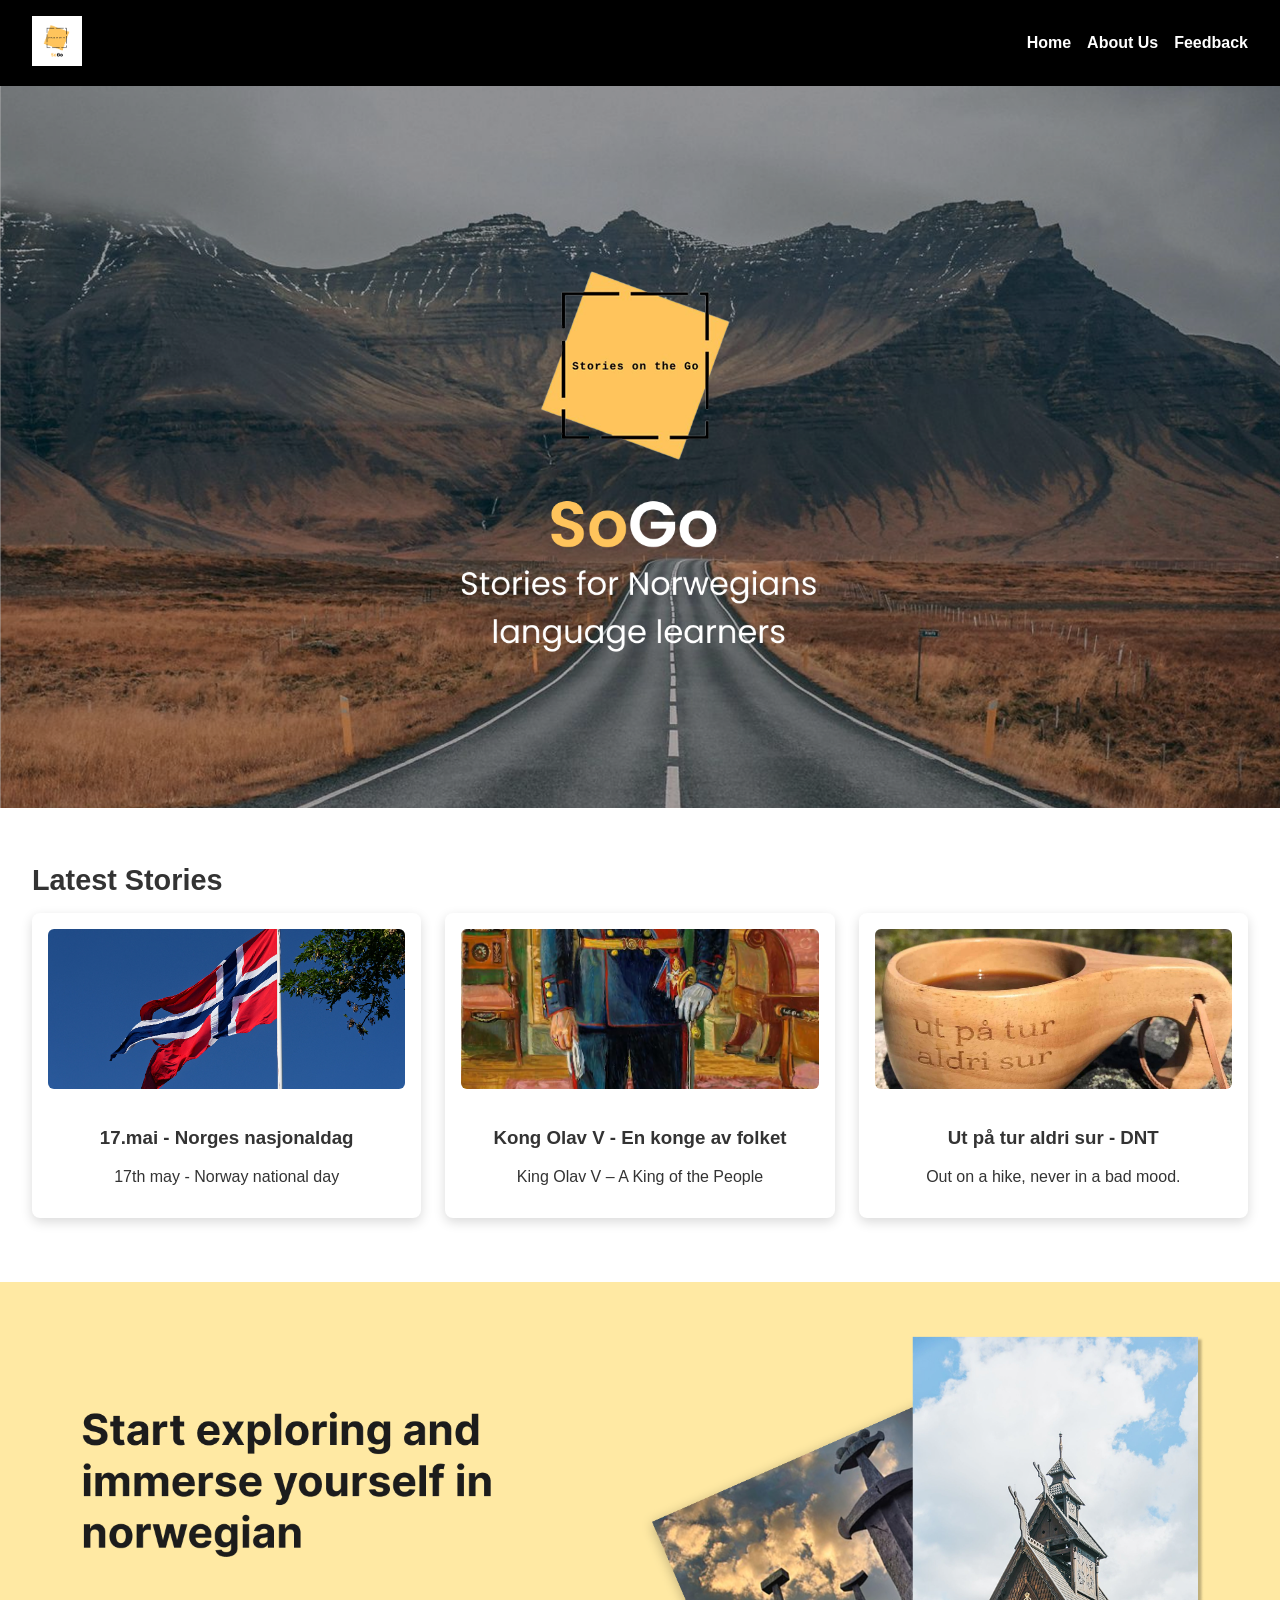
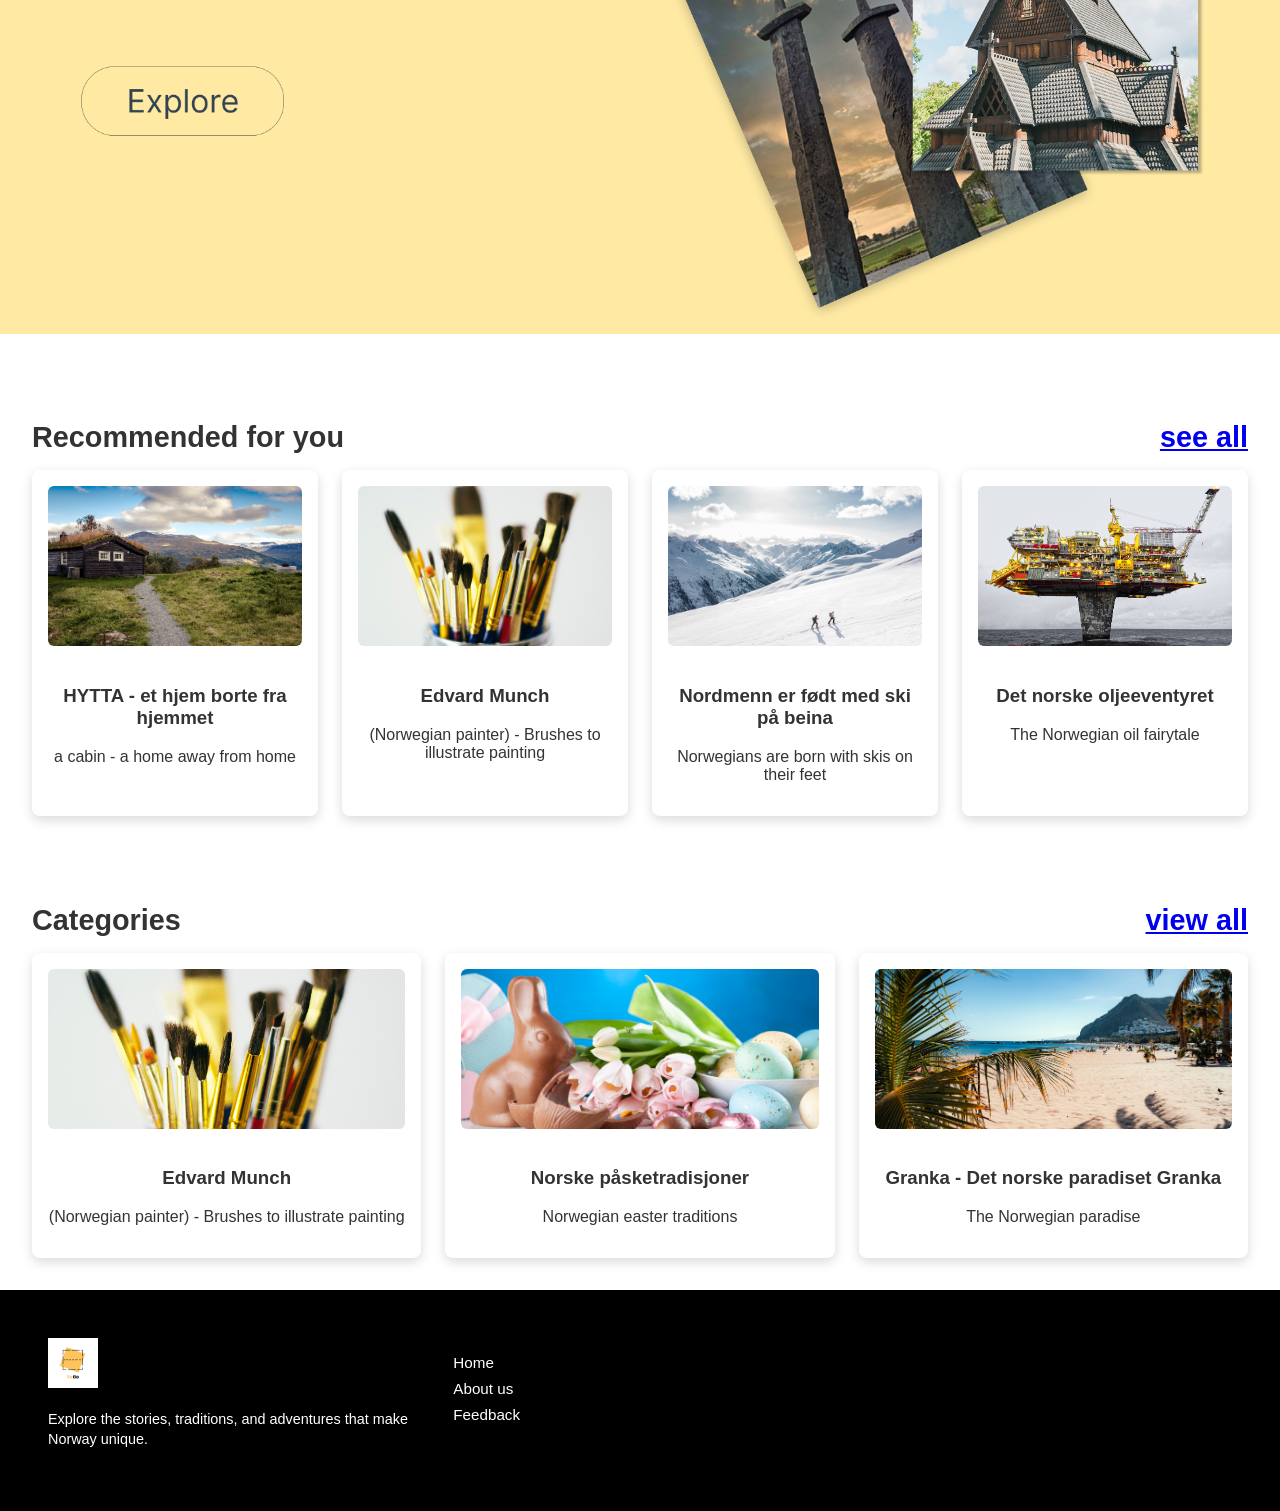
==== commit ce0e0f94: "fe" ====
--- a/index.html
+++ b/index.html
@@ -267,20 +267,17 @@
 <span>Nordmenn liker å dra på hyttetur for å slappe av, kose seg og være ute.</span>
 <span>De drar ofte på hyttetur på fredager, og blir der til søndag.</span>
 <span>Mange nordmenn kaller det for “fredagsturen”.</span>
-<span>På kontoret er det derfor færre som kommer på jobb på fredager,</span>
-<span>og mange drar hjem tidligere, slik at de slipper å stå i kø på vei til hytta.</span>
+<span>På kontoret er det derfor færre som kommer på jobb på fredager,og mange drar hjem tidligere, slik at de slipper å stå i kø på vei til hytta.</span>
 <span>Mange nordmenn drar også på hyttetur i høytider som påske, jul og 17. mai. </span>
 <span>De drar på hyttetur både sommer og vinter.</span>
 <span>Når nordmenn er på hyttetur, driver de ofte med forskjellige aktiviteter.</span>
 <span>De går på tur i naturen, fisker, bader, sykler, spiller spill, leser bøker og lager mat.</span>
 <span>Ei hytte krever også mye vedlikehold, så mye tid går med til å male, hugge ved og reparere det som må repareres.</span>
 <span>På hytta spiser nordmenn ofte enkel, men god mat slik som pølser, gryteretter, fisk og suppe.</span>
-
-
 <span>Hyttekulturen i Norge er sentral fordi den viser hvordan nordmenn elsker naturen og familien sin.</span>
 <span>Hytta er et sted der nordmenn kan være seg selv, og ha det gøy sammen. </span>
 <span>Hytta er et symbol på det norske folket og deres verdier. </span>
-<span>I Norge er det mange fjell og vakker natur, så hyttene gir en mulig mulighet til å nyte dette.</span>
+<span>I Norge er det mange fjell og vakker natur, så hyttene gir en mulighet til å nyte dette.</span>
 
   </p>
 
@@ -426,7 +423,6 @@
   <p id="storyText5">
 
 <span>Oljen som forandret Norge:</span>
-
 <span>Pavlo bor i Stavanger.</span>
 <span>Han kom til Norge for ett år siden og jobber nå på et verft.</span>
 <span>Der bygger de deler til oljeplattformer.</span>
@@ -439,7 +435,7 @@
 <span>«Det er en lang historie,» sier han.</span>
 <span>«Det startet på lille julaften i 1969.»</span>
 
-<span>Lille julaften 1969</span>
+<span>Lille julaften 1969:</span>
 <span>Det er 23. desember 1969.</span>
 <span>Folk i Norge gjør seg klare til jul.</span>
 <span>De pynter juletreet og lager mat, men i Stavanger skjer det noe stort.</span>
@@ -451,7 +447,7 @@
 <span>Nå forstår Norge at landet har mye olje.</span>
 <span>Dette forandrer alt.</span>
 
-<span>Fra fisk til olje</span>
+<span>Fra fisk til olje :</span>
 <span>Før Norge fant olje, var det et fattig land.</span>
 <span>Mange jobbet med fiske og skipsfart.</span>
 <span>Noen flyttet til USA for å finne arbeid.</span>
@@ -466,7 +462,7 @@
 <span>«Ja,» sier Lars.</span>
 <span>«Men Norge ville bruke pengene på en smart måte.»</span>
 
-<span>Oljefondet – penger for framtiden</span>
+<span>Oljefondet – penger for framtiden: </span>
 <span>I 1990 lagde staten Oljefondet.</span>
 <span>Norge sparer oljepenger for framtiden.</span>
 <span>I dag er fondet et av de største i verden!</span>
@@ -512,9 +508,7 @@
   <section class="section">
     <h2>Categories <a href="#" class="view-all">view all</a></h2>
     <div class="cards">
-   
-
-      
+      <div class="card"><img src="paint.png" alt="Brushes"><h3>Edvard Munch</h3><p>(Norwegian painter) - Brushes to illustrate painting</p></div>
       <div class="card"><img src="easter.png" alt="Easter"><h3>Norske påsketradisjoner</h3><p>Norwegian easter traditions</p></div>
       <div class="card"><img src="beach.png" alt="Granka Beach"><h3>Granka - Det norske paradiset Granka</h3><p>The Norwegian paradise</p></div>
     </div>
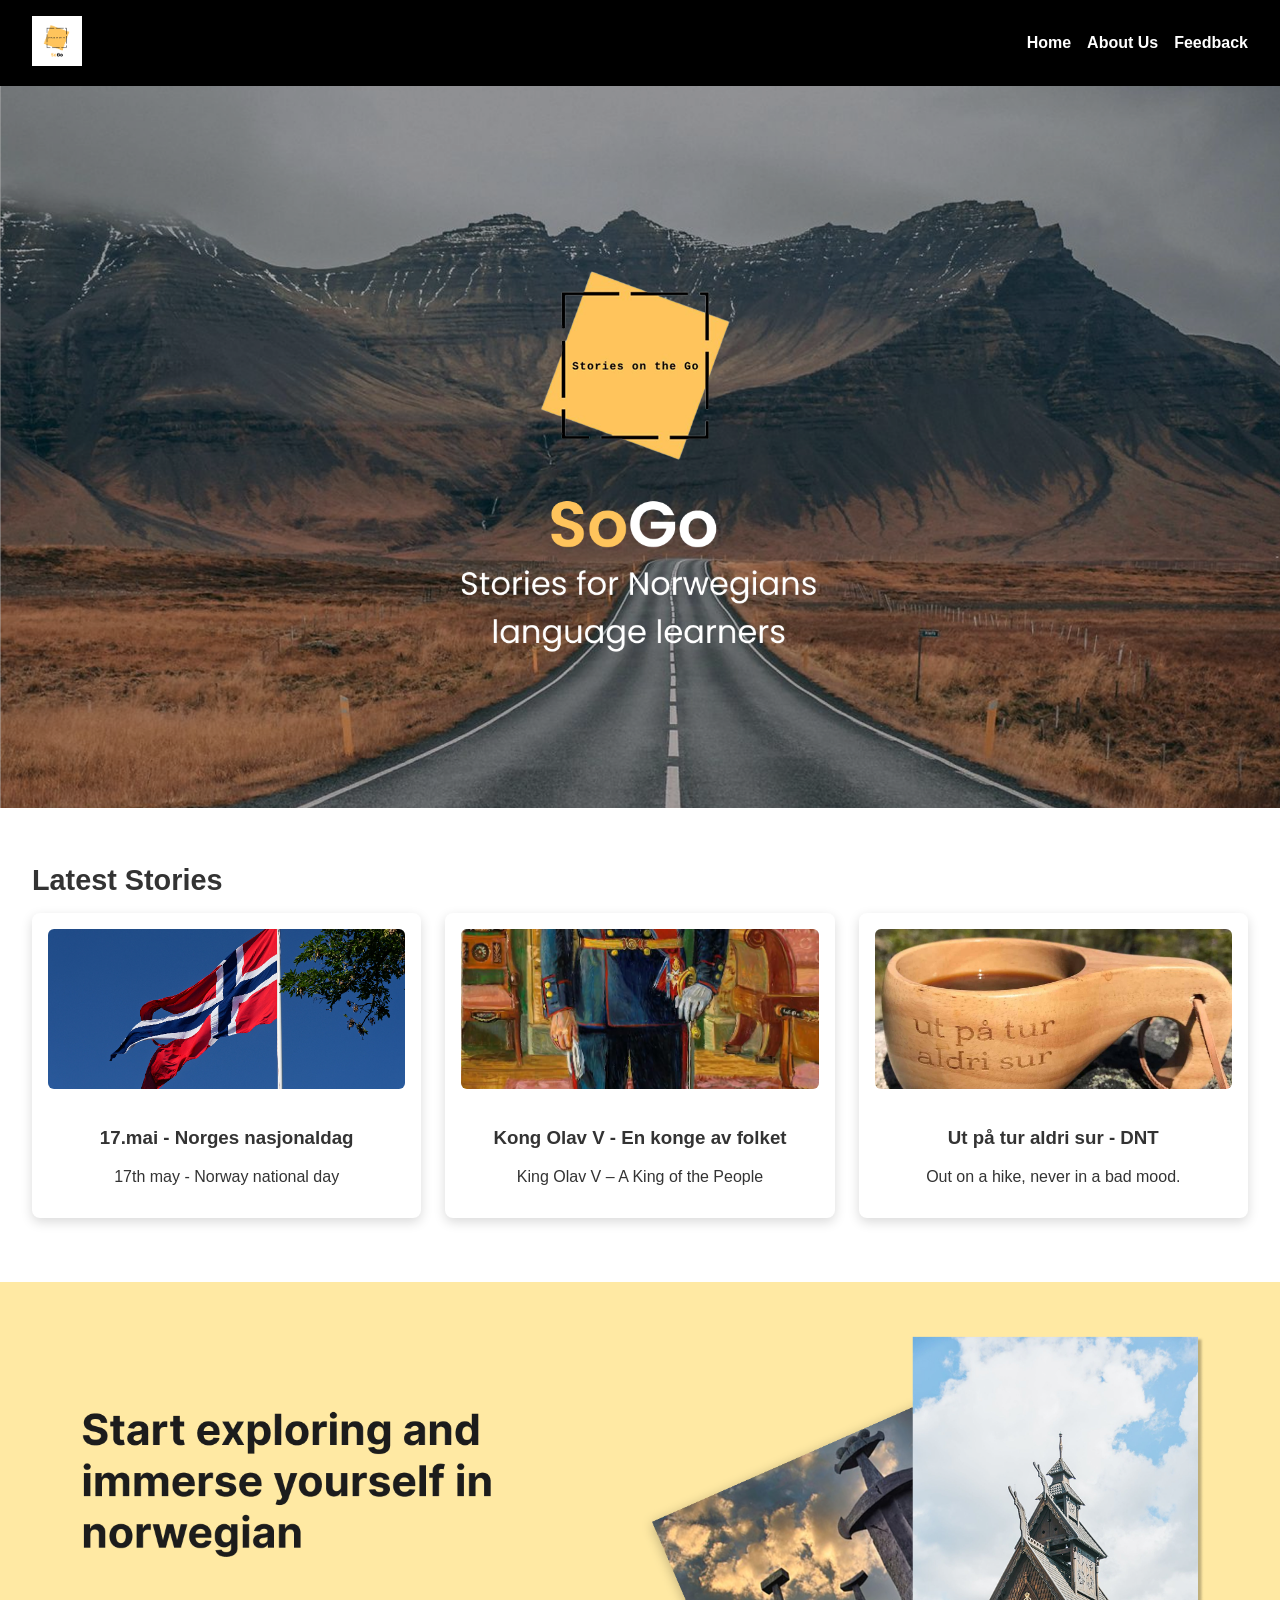
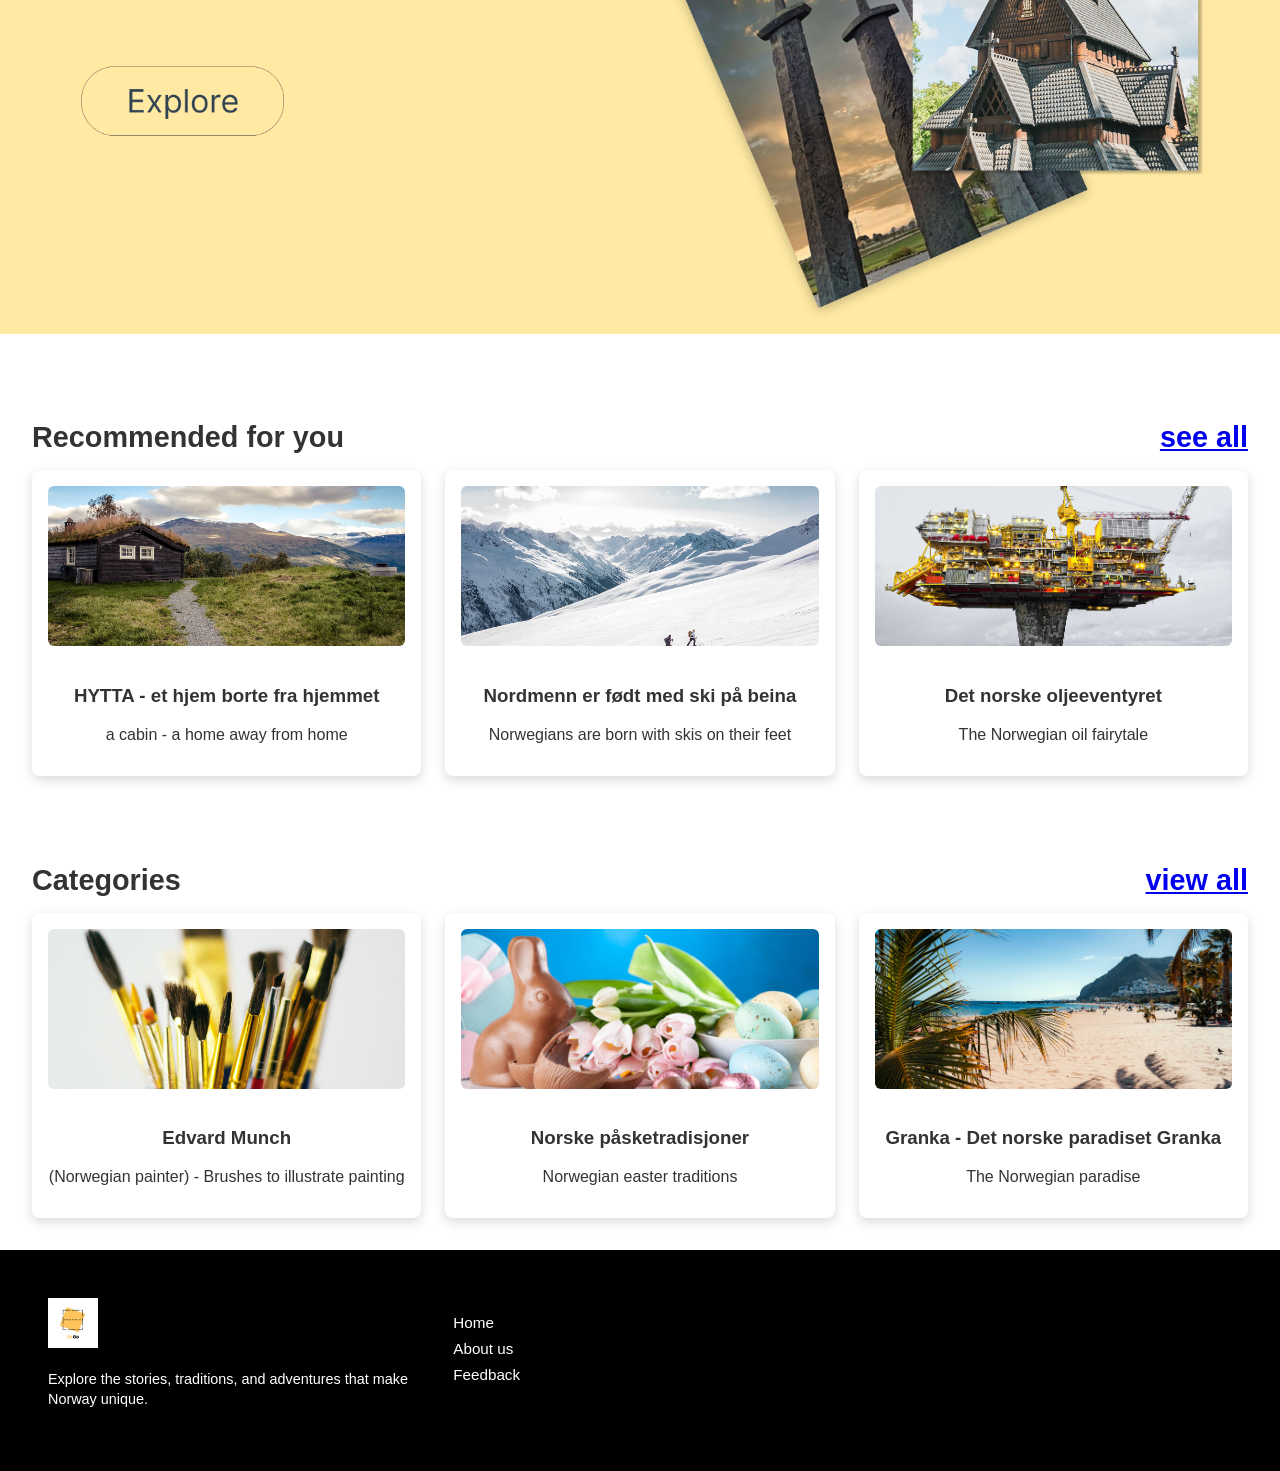
==== commit dd0d390a: "K" ====
--- a/index.html
+++ b/index.html
@@ -300,59 +300,16 @@
 </div> 
 
 
-      <div class="card" onclick="showDialog6()"><img src="paint.png" alt="Brushes"><h3>Edvard Munch</h3><p>(Norwegian painter) - Brushes to illustrate painting</p></div>
-     <div id="toast6" class="toast-6"></div>
-
-      <div id="overlay6" class="overlay-6"></div>
-<div class="dialog-6" id="storyDialog6">
-  <audio id="storyAudio6" src="story3.wav" preload="metadata"></audio>
-<button class="dialog-close-6"  onclick="closeDialog6()">×</button>
-  <p id="storyText6">
-<span>Edvard Munch ble født 12. desember 1863 i Løten, Norge.</span>
-<span>Han vokste opp i en stor familie med fire søsken (Johanne, Peter, Laura og Inger Marie), men livet hans var preget av tragedier.</span>
-<span>Moren hans døde av tuberkulose da han var fem år gammel, og senere døde også hans eldste søster (Johanne) av samme sykdom.</span>
-<span>Selv var Munch ofte syk under oppveksten, og var plaget av kronisk astmatisk bronkitt.</span>
-<span>Dette gjorde at han var mye hjemme, og gikk glipp av skolen.</span>
-<span>Disse triste erfaringene og opplevelsene påvirket Munchs kunst.</span>
-
-<span>Munch begynte å male i ung alder og studerte ved Statens kunstakademi i Kristiania (nå Oslo).</span>
-<span>Han ble en viktig del av kunstnermiljøet der og eksperimenterte med ulike stiler og teknikker.</span>
-<span>Hans kunst var kjent for å uttrykke sterke følelser som angst, kjærlighet og død.</span>
-<span>Munch sa selv at han ønsket å male sjelebilder, bilder som uttrykte menneskets indre liv.</span>
-<span>Dette ser man tydelig i hans verk, og kunsten hans kan sies å være virkelighetsnær.</span>
-
-<span>Et av Munchs mest berømte malerier er "Skrik".</span>
-<span>Det ble laget i 1893 og viser en person som skriker med hendene mot ansiktet, omgitt av en dramatisk rød og oransje himmel.</span>
-<span>Munch beskrev selv hvordan han følte en plutselig angst mens han gikk tur med venner og så en rød solnedgang som føltes som "et uendelig skrik gjennom naturen".</span>
-<span>Maleriet har blitt et symbol på menneskelig angst og eksistensiell uro.</span>
-<span>"Skrik" er et av verdens mest kjente malerier, og finnes i flere versjoner, både i maling, pastell og litografi.</span>
-
-<span>Munchs unike stil og evne til å formidle dype følelser har gjort ham til en av de mest anerkjente kunstnerne i verden.</span>
-<span>Hans kunstverk finnes i museer over hele verden, spesielt på Munch-museet i Oslo.</span>
-
-<span>Edvard Munch døde 23. januar 1944, men hans kunst lever videre.</span>
-<span>Han har hatt stor innflytelse på moderne kunst og er en viktig del av norsk kulturarv.</span>
-
-
-  </p>
-
-  <div class="controls-6">
-    <button class="play-btn-6"  onclick="playStory6()">▶ Play</button>
-    <button class="pause-btn-6" onclick="pauseStory6()">⏸ Pause</button>
-    <button class="vocab-btn-6" onclick="startVocabMode6()">Flash‑Cards</button>
-    <button class="word-btn-6"  id="wordModeBtn6" onclick="toggleWordMode6()">Word Translation Mode</button>
-  </div>
-
-  <div class="flashcard-6" id="flashcard6">
-    <div class="flashcard-content-6" id="flashcardContent6" onclick="revealMeaning6()">...</div>
-    <div>
-      <button class="arrow-btn-6" onclick="prevWord6()">⬅</button>
-      <button class="arrow-btn-6" onclick="nextWord6()">➡</button>
-      <button class="flash-exit-btn-6" onclick="closeFlashcard6()">✖ Close</button>
-
-    </div>
-  </div>
-</div> 
+    <!--  EDVARD MUNCH -->
+      <!-- <h2>.     <div class="card" onclick="showDialog6()"><img src="paint.png" alt="Brushes"><h3>Edvard Munch</h3><p>(Norwegian painter) - Brushes to illustrate painting</p></div>    </em></h2>
+      <button>   <div id="toast6" class="toast-6"></div> -->
+       
+
+
+
+
+
+
     <!--Nordmenn er født med ski på beina -->
 
 
